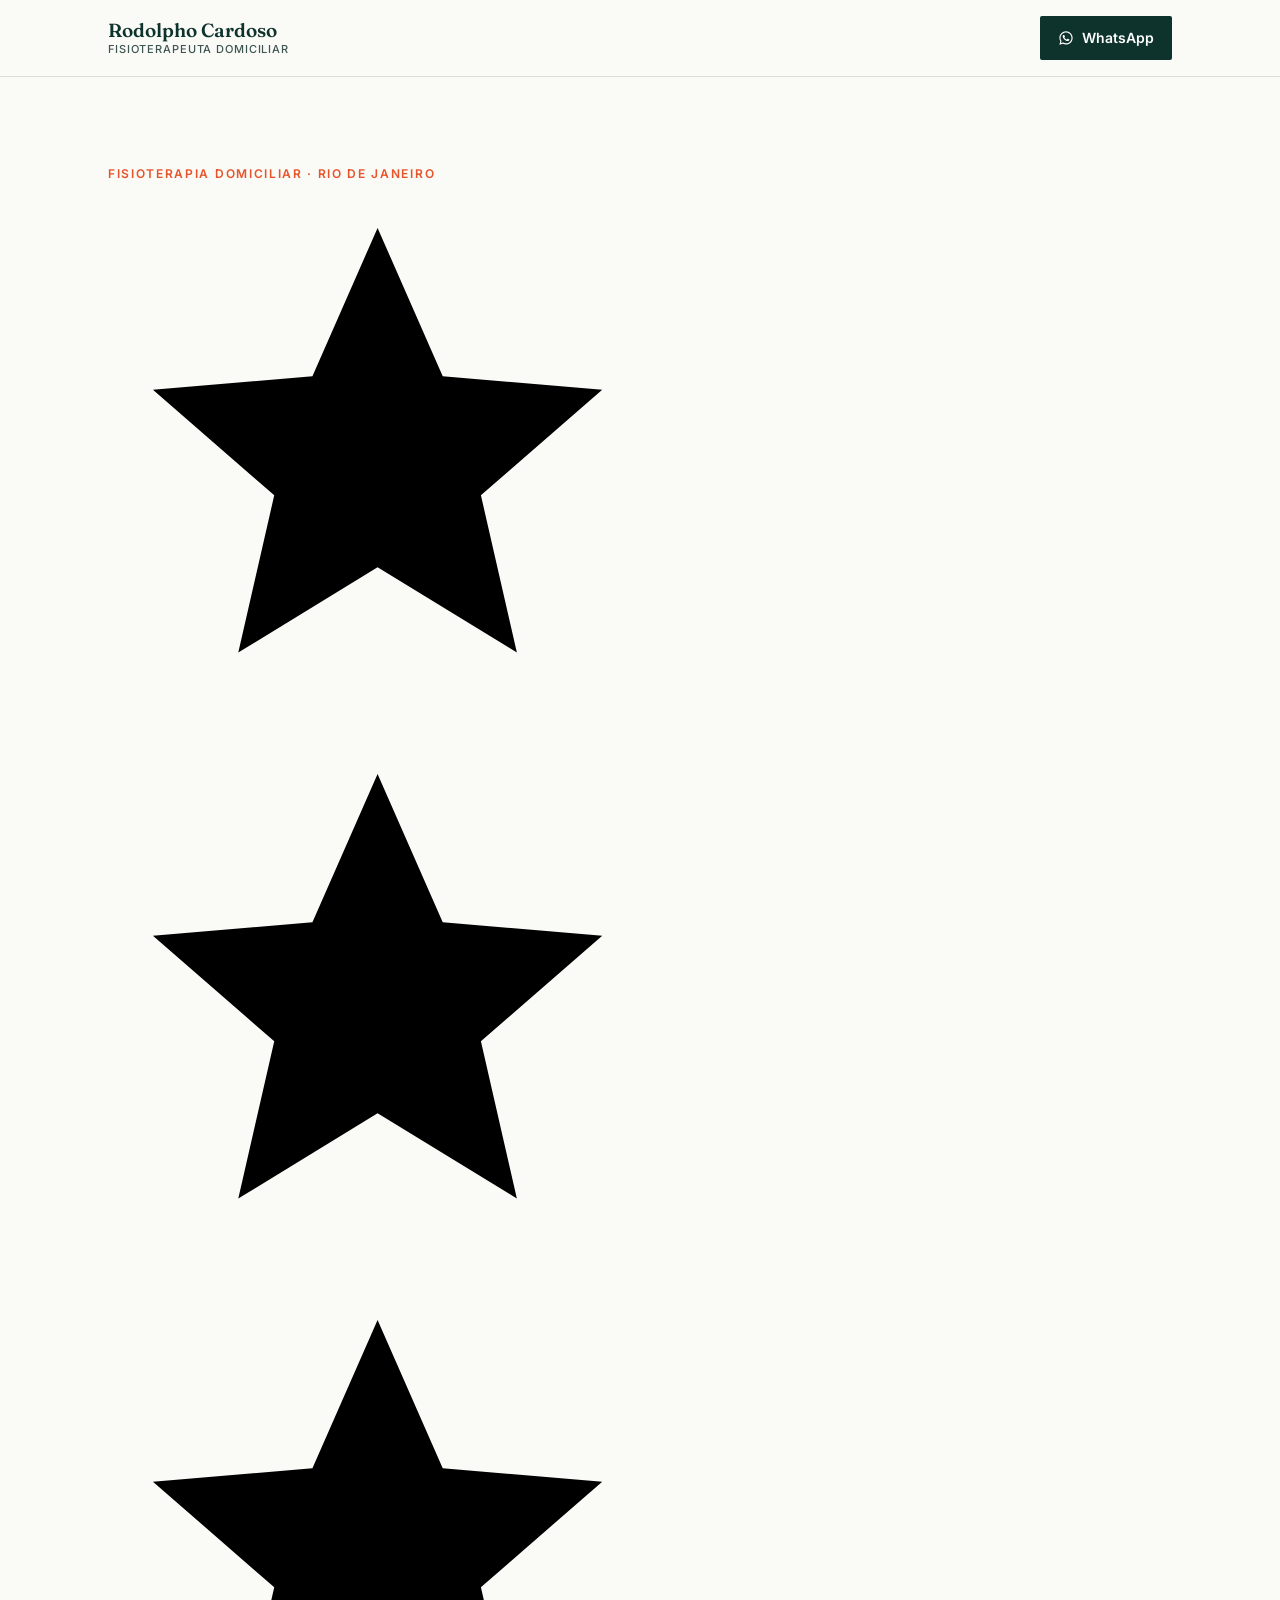
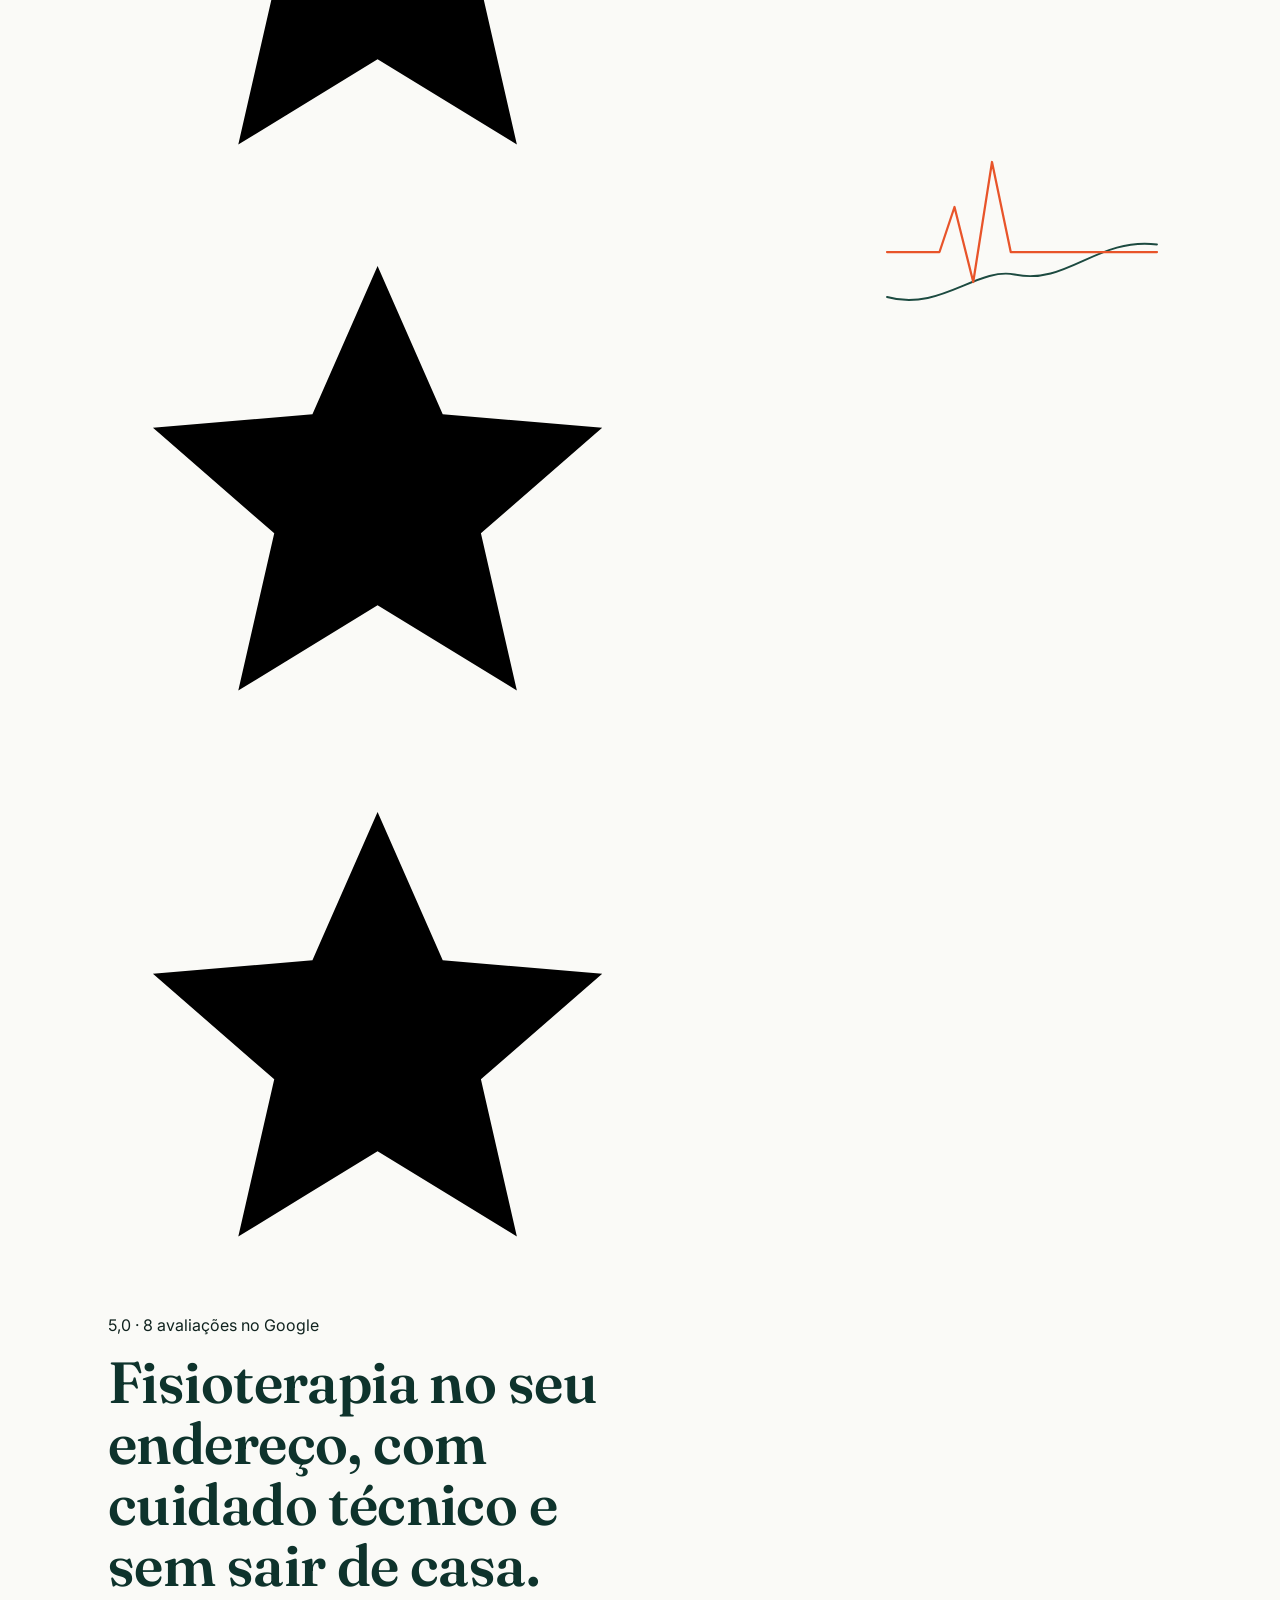
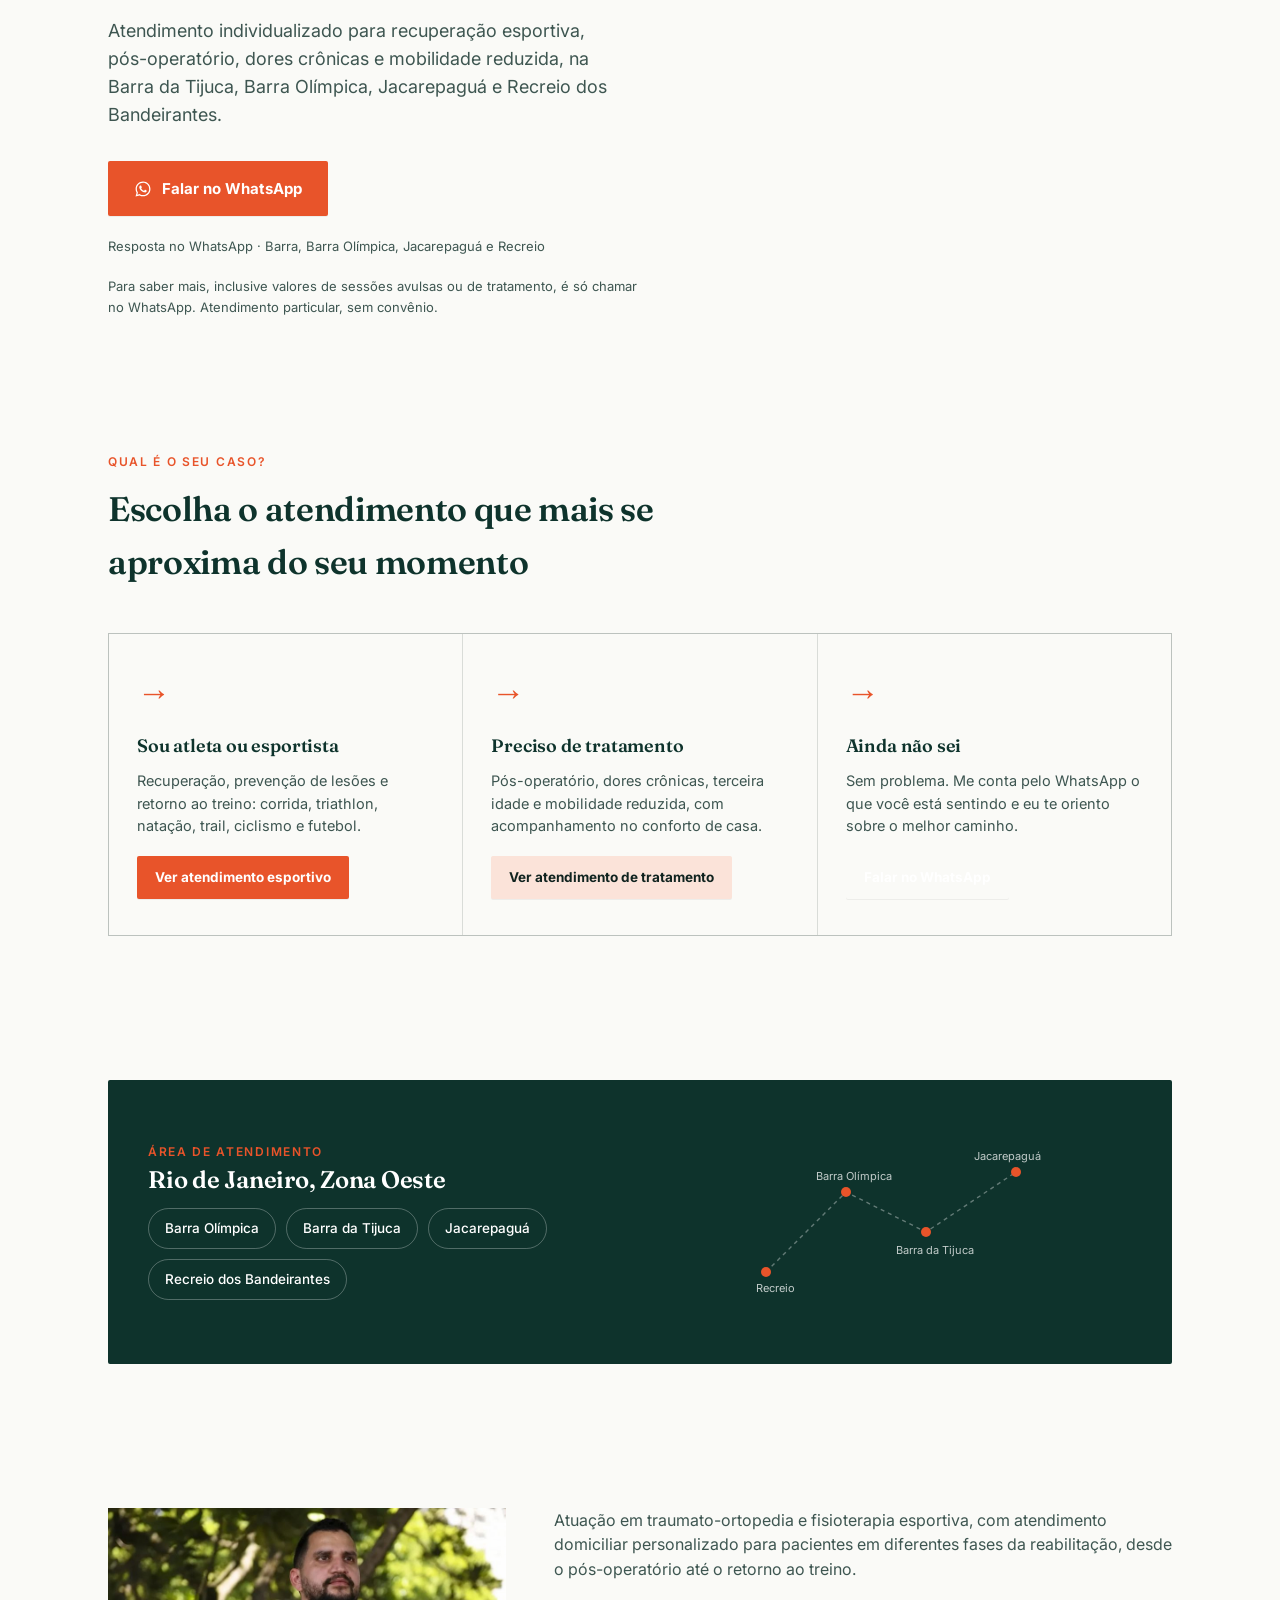
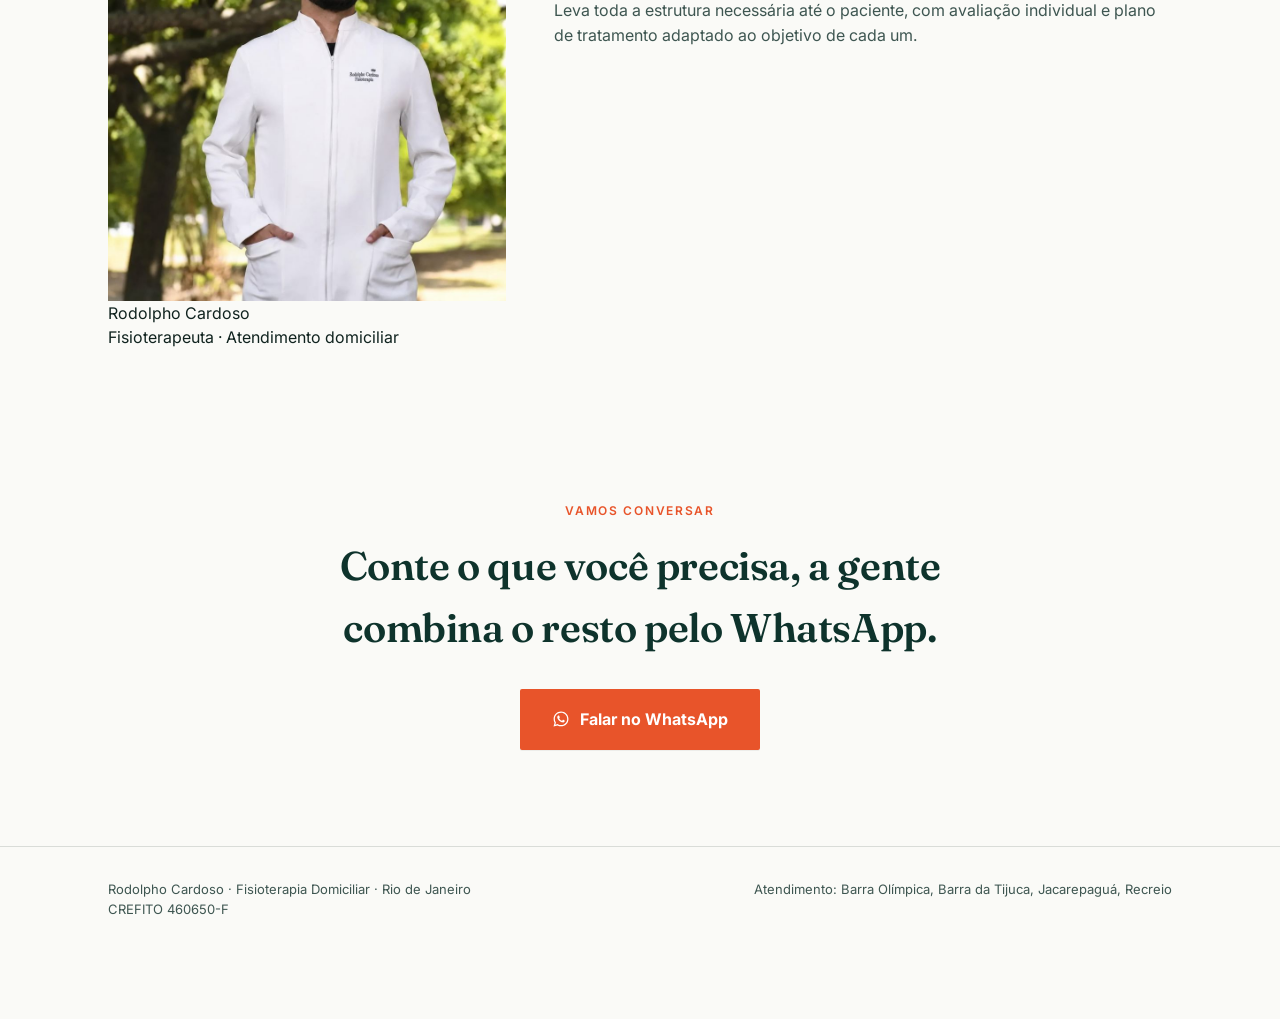
==== index.html @ 11f9597a "Update title and content in index.html" ====
<!DOCTYPE html>
<html lang="pt-BR">
<head>
<meta charset="UTF-8">
<meta name="viewport" content="width=device-width, initial-scale=1.0">
<title>Rodolpho Cardoso, Fisioterapeuta Domiciliar | Rio de Janeiro</title>
<meta name="description" content="Fisioterapia domiciliar no Rio de Janeiro: reabilitação esportiva, pós-cirúrgica e tratamento da dor. Atendimento na Barra, Barra Olímpica, Jacarepaguá e Recreio.">
<link rel="stylesheet" href="style.css">
</head>
<body>

<header>
  <div class="header-inner">
    <div class="wordmark">Rodolpho Cardoso<span>Fisioterapeuta Domiciliar</span></div>
    <a class="nav-cta" href="https://wa.me/5521983026722?text=Ol%C3%A1%2C%20Rodolpho!%20Gostaria%20de%20saber%20mais%20sobre%20o%20atendimento.">
      <svg viewBox="0 0 24 24"><path d="M12.04 2C6.58 2 2.13 6.45 2.13 11.91c0 1.75.46 3.45 1.32 4.95L2.05 22l5.29-1.38a9.87 9.87 0 0 0 4.7 1.2h.01c5.46 0 9.9-4.45 9.9-9.91C21.96 6.45 17.5 2 12.04 2m0 18.06h-.01a8.2 8.2 0 0 1-4.18-1.14l-.3-.18-3.11.82.83-3.03-.2-.31a8.15 8.15 0 0 1-1.26-4.33c0-4.52 3.68-8.2 8.22-8.2 2.2 0 4.26.86 5.82 2.42a8.15 8.15 0 0 1 2.41 5.8c0 4.53-3.69 8.15-8.22 8.15m4.51-6.11c-.25-.12-1.47-.72-1.7-.81-.23-.08-.39-.12-.56.13-.17.24-.64.81-.78.97-.14.17-.29.19-.53.06-.25-.12-1.04-.38-1.98-1.22-.73-.65-1.23-1.45-1.37-1.7-.14-.24-.02-.37.11-.5.11-.11.25-.29.37-.43.12-.14.16-.25.25-.41.08-.17.04-.31-.02-.43-.06-.13-.56-1.35-.77-1.85-.2-.48-.41-.42-.56-.42-.14-.01-.31-.01-.48-.01-.17 0-.43.06-.66.31-.23.24-.86.84-.86 2.05s.88 2.38 1 2.54c.13.17 1.73 2.65 4.2 3.71.59.25 1.05.4 1.4.52.59.19 1.13.16 1.55.1.47-.07 1.47-.6 1.68-1.19.21-.58.21-1.08.14-1.19-.06-.11-.23-.17-.48-.29" /></svg>
      WhatsApp
    </a>
  </div>
</header>

<section class="hero">
  <div class="wrap hero-grid">
    <div>
      <p class="eyebrow">Fisioterapia domiciliar · Rio de Janeiro</p>
      <div class="trust-badge">
        <svg viewBox="0 0 24 24"><path d="M12 2l2.9 6.6 7.1.6-5.4 4.7 1.6 7-6.2-3.8-6.2 3.8 1.6-7-5.4-4.7 7.1-.6z"/></svg>
        <svg viewBox="0 0 24 24"><path d="M12 2l2.9 6.6 7.1.6-5.4 4.7 1.6 7-6.2-3.8-6.2 3.8 1.6-7-5.4-4.7 7.1-.6z"/></svg>
        <svg viewBox="0 0 24 24"><path d="M12 2l2.9 6.6 7.1.6-5.4 4.7 1.6 7-6.2-3.8-6.2 3.8 1.6-7-5.4-4.7 7.1-.6z"/></svg>
        <svg viewBox="0 0 24 24"><path d="M12 2l2.9 6.6 7.1.6-5.4 4.7 1.6 7-6.2-3.8-6.2 3.8 1.6-7-5.4-4.7 7.1-.6z"/></svg>
        <svg viewBox="0 0 24 24"><path d="M12 2l2.9 6.6 7.1.6-5.4 4.7 1.6 7-6.2-3.8-6.2 3.8 1.6-7-5.4-4.7 7.1-.6z"/></svg>
        <a href="https://maps.app.goo.gl/9BTiEdinHm83BZe49" target="_blank" rel="noopener">5,0 · 8 avaliações no Google</a>
      </div>
      <h1>Fisioterapia no seu endereço, com cuidado técnico e sem sair de casa.</h1>
      <p class="lede">Atendimento individualizado para recuperação esportiva, pós-operatório, dores crônicas e mobilidade reduzida, na Barra da Tijuca, Barra Olímpica, Jacarepaguá e Recreio dos Bandeirantes.</p>
      <div class="hero-actions">
        <a class="btn-primary" href="https://wa.me/5521983026722?text=Ol%C3%A1%2C%20Rodolpho!%20Gostaria%20de%20saber%20mais%20sobre%20o%20atendimento.">
          <svg viewBox="0 0 24 24"><path d="M12.04 2C6.58 2 2.13 6.45 2.13 11.91c0 1.75.46 3.45 1.32 4.95L2.05 22l5.29-1.38a9.87 9.87 0 0 0 4.7 1.2h.01c5.46 0 9.9-4.45 9.9-9.91C21.96 6.45 17.5 2 12.04 2m0 18.06h-.01a8.2 8.2 0 0 1-4.18-1.14l-.3-.18-3.11.82.83-3.03-.2-.31a8.15 8.15 0 0 1-1.26-4.33c0-4.52 3.68-8.2 8.22-8.2 2.2 0 4.26.86 5.82 2.42a8.15 8.15 0 0 1 2.41 5.8c0 4.53-3.69 8.15-8.22 8.15m4.51-6.11c-.25-.12-1.47-.72-1.7-.81-.23-.08-.39-.12-.56.13-.17.24-.64.81-.78.97-.14.17-.29.19-.53.06-.25-.12-1.04-.38-1.98-1.22-.73-.65-1.23-1.45-1.37-1.7-.14-.24-.02-.37.11-.5.11-.11.25-.29.37-.43.12-.14.16-.25.25-.41.08-.17.04-.31-.02-.43-.06-.13-.56-1.35-.77-1.85-.2-.48-.41-.42-.56-.42-.14-.01-.31-.01-.48-.01-.17 0-.43.06-.66.31-.23.24-.86.84-.86 2.05s.88 2.38 1 2.54c.13.17 1.73 2.65 4.2 3.71.59.25 1.05.4 1.4.52.59.19 1.13.16 1.55.1.47-.07 1.47-.6 1.68-1.19.21-.58.21-1.08.14-1.19-.06-.11-.23-.17-.48-.29" /></svg>
          Falar no WhatsApp
        </a>
        <span class="hero-note">Resposta no WhatsApp · Barra, Barra Olímpica, Jacarepaguá e Recreio</span>
        <span class="hero-note pricing-note">Para saber mais, inclusive valores de sessões avulsas ou de tratamento, é só chamar no WhatsApp. Atendimento particular, sem convênio.</span>
      </div>
    </div>
    <div class="pulse-wrap" aria-hidden="true">
      <svg viewBox="0 0 400 400">
        <path class="pulse-line" d="M20 280 C 90 300 140 240 190 250 C 260 265 300 200 380 210" />
        <path class="pulse-line accent" d="M20 220 L 90 220 L 110 160 L 135 260 L 160 100 L 185 220 L 380 220" />
      </svg>
    </div>
  </div>
</section>

<section id="caminhos">
  <div class="wrap">
    <div class="section-head">
      <p class="eyebrow">Qual é o seu caso?</p>
      <h2>Escolha o atendimento que mais se aproxima do seu momento</h2>
    </div>
    <div class="steps">
      <div class="step">
        <div class="step-num">→</div>
        <h3>Sou atleta ou esportista</h3>
        <p>Recuperação, prevenção de lesões e retorno ao treino: corrida, triathlon, natação, trail, ciclismo e futebol.</p>
        <div style="margin-top:18px;"><a class="btn-primary" style="padding:11px 18px;font-size:13.5px;" href="esporte.html">Ver atendimento esportivo</a></div>
      </div>
      <div class="step">
        <div class="step-num">→</div>
        <h3>Preciso de tratamento</h3>
        <p>Pós-operatório, dores crônicas, terceira idade e mobilidade reduzida, com acompanhamento no conforto de casa.</p>
        <div style="margin-top:18px;"><a class="btn-primary" style="padding:11px 18px;font-size:13.5px;background:var(--accent-soft);color:var(--forest-900);" href="tratamento.html">Ver atendimento de tratamento</a></div>
      </div>
      <div class="step">
        <div class="step-num">→</div>
        <h3>Ainda não sei</h3>
        <p>Sem problema. Me conta pelo WhatsApp o que você está sentindo e eu te oriento sobre o melhor caminho.</p>
        <div style="margin-top:18px;"><a class="btn-primary" style="padding:11px 18px;font-size:13.5px;background:var(--forest-900);" href="https://wa.me/5521983026722?text=Ol%C3%A1%2C%20Rodolpho!%20N%C3%A3o%20tenho%20certeza%20se%20preciso%20de%20fisioterapia%20esportiva%20ou%20de%20tratamento%20geral%2C%20pode%20me%20ajudar%20a%20entender%3F">Falar no WhatsApp</a></div>
      </div>
    </div>
  </div>
</section>

<section id="area">
  <div class="wrap">
    <div class="area-panel">
      <div>
        <p class="eyebrow">Área de atendimento</p>
        <h2>Rio de Janeiro, Zona Oeste</h2>
        <div class="chip-list">
          <span class="chip">Barra Olímpica</span>
          <span class="chip">Barra da Tijuca</span>
          <span class="chip">Jacarepaguá</span>
          <span class="chip">Recreio dos Bandeirantes</span>
        </div>
      </div>
      <div class="area-map" aria-hidden="true">
        <svg viewBox="0 0 300 180">
          <path d="M20 140 L100 60 L180 100 L270 40"/>
          <circle cx="20" cy="140" r="5"/>
          <circle cx="100" cy="60" r="5"/>
          <circle cx="180" cy="100" r="5"/>
          <circle cx="270" cy="40" r="5"/>
          <text class="dot-label" x="10" y="160">Recreio</text>
          <text class="dot-label" x="70" y="48">Barra Olímpica</text>
          <text class="dot-label" x="150" y="122">Barra da Tijuca</text>
          <text class="dot-label" x="228" y="28">Jacarepaguá</text>
        </svg>
      </div>
    </div>
  </div>
</section>

<section id="sobre">
  <div class="wrap about">
    <div>
      <img class="about-photo" src="assets/rodolpho-jaleco.jpg" alt="Rodolpho Cardoso, fisioterapeuta">
      <div class="about-name">Rodolpho Cardoso</div>
      <div class="about-role">Fisioterapeuta · Atendimento domiciliar</div>
    </div>
    <div class="about-copy">
      <p>Atuação em traumato-ortopedia e fisioterapia esportiva, com atendimento domiciliar personalizado para pacientes em diferentes fases da reabilitação, desde o pós-operatório até o retorno ao treino.</p>
      <p>Leva toda a estrutura necessária até o paciente, com avaliação individual e plano de tratamento adaptado ao objetivo de cada um.</p>
    </div>
  </div>
</section>

<section class="final-cta">
  <div class="wrap">
    <p class="eyebrow">Vamos conversar</p>
    <h2>Conte o que você precisa, a gente combina o resto pelo WhatsApp.</h2>
    <a class="btn-primary" href="https://wa.me/5521983026722?text=Ol%C3%A1%2C%20Rodolpho!%20Gostaria%20de%20saber%20mais%20sobre%20o%20atendimento.">
      <svg viewBox="0 0 24 24"><path d="M12.04 2C6.58 2 2.13 6.45 2.13 11.91c0 1.75.46 3.45 1.32 4.95L2.05 22l5.29-1.38a9.87 9.87 0 0 0 4.7 1.2h.01c5.46 0 9.9-4.45 9.9-9.91C21.96 6.45 17.5 2 12.04 2m0 18.06h-.01a8.2 8.2 0 0 1-4.18-1.14l-.3-.18-3.11.82.83-3.03-.2-.31a8.15 8.15 0 0 1-1.26-4.33c0-4.52 3.68-8.2 8.22-8.2 2.2 0 4.26.86 5.82 2.42a8.15 8.15 0 0 1 2.41 5.8c0 4.53-3.69 8.15-8.22 8.15m4.51-6.11c-.25-.12-1.47-.72-1.7-.81-.23-.08-.39-.12-.56.13-.17.24-.64.81-.78.97-.14.17-.29.19-.53.06-.25-.12-1.04-.38-1.98-1.22-.73-.65-1.23-1.45-1.37-1.7-.14-.24-.02-.37.11-.5.11-.11.25-.29.37-.43.12-.14.16-.25.25-.41.08-.17.04-.31-.02-.43-.06-.13-.56-1.35-.77-1.85-.2-.48-.41-.42-.56-.42-.14-.01-.31-.01-.48-.01-.17 0-.43.06-.66.31-.23.24-.86.84-.86 2.05s.88 2.38 1 2.54c.13.17 1.73 2.65 4.2 3.71.59.25 1.05.4 1.4.52.59.19 1.13.16 1.55.1.47-.07 1.47-.6 1.68-1.19.21-.58.21-1.08.14-1.19-.06-.11-.23-.17-.48-.29" /></svg>
      Falar no WhatsApp
    </a>
  </div>
</section>

<footer>
  <div class="wrap footer-row">
    <span>Rodolpho Cardoso · Fisioterapia Domiciliar · Rio de Janeiro</span>
    <span>Atendimento: Barra Olímpica, Barra da Tijuca, Jacarepaguá, Recreio</span>
  </div>
  <div class="wrap footer-crefito">CREFITO 460650-F</div>
</footer>

<div class="sticky-cta">
  <a href="https://wa.me/5521983026722?text=Ol%C3%A1%2C%20Rodolpho!%20Gostaria%20de%20saber%20mais%20sobre%20o%20atendimento.">
    <svg viewBox="0 0 24 24"><path d="M12.04 2C6.58 2 2.13 6.45 2.13 11.91c0 1.75.46 3.45 1.32 4.95L2.05 22l5.29-1.38a9.87 9.87 0 0 0 4.7 1.2h.01c5.46 0 9.9-4.45 9.9-9.91C21.96 6.45 17.5 2 12.04 2m0 18.06h-.01a8.2 8.2 0 0 1-4.18-1.14l-.3-.18-3.11.82.83-3.03-.2-.31a8.15 8.15 0 0 1-1.26-4.33c0-4.52 3.68-8.2 8.22-8.2 2.2 0 4.26.86 5.82 2.42a8.15 8.15 0 0 1 2.41 5.8c0 4.53-3.69 8.15-8.22 8.15m4.51-6.11c-.25-.12-1.47-.72-1.7-.81-.23-.08-.39-.12-.56.13-.17.24-.64.81-.78.97-.14.17-.29.19-.53.06-.25-.12-1.04-.38-1.98-1.22-.73-.65-1.23-1.45-1.37-1.7-.14-.24-.02-.37.11-.5.11-.11.25-.29.37-.43.12-.14.16-.25.25-.41.08-.17.04-.31-.02-.43-.06-.13-.56-1.35-.77-1.85-.2-.48-.41-.42-.56-.42-.14-.01-.31-.01-.48-.01-.17 0-.43.06-.66.31-.23.24-.86.84-.86 2.05s.88 2.38 1 2.54c.13.17 1.73 2.65 4.2 3.71.59.25 1.05.4 1.4.52.59.19 1.13.16 1.55.1.47-.07 1.47-.6 1.68-1.19.21-.58.21-1.08.14-1.19-.06-.11-.23-.17-.48-.29" /></svg>
    Falar no WhatsApp agora
  </a>
</div>

</body>
</html>
---- style.css ----
@import url('https://fonts.googleapis.com/css2?family=Fraunces:opsz,wght@9..144,400;9..144,500;9..144,600;9..144,700&family=Inter:wght@400;500;600;700&display=swap');

:root{
  --bg:#FAFAF7;
  --ink:#10231F;
  --ink-soft:#3E5651;
  --teal-900:#0E332C;
  --teal-700:#1C4A40;
  --teal-100:#E4EEE9;
  --line:rgba(16,35,31,0.14);
  --accent:#E8542A;
  --accent-soft:#FBE3D9;
  --radius:2px;
}

body.tratamento{
  --accent:#C6912F;
  --accent-soft:#F4E7CC;
}

*{box-sizing:border-box;}
html{scroll-behavior:smooth;}
body{
  margin:0;
  background:var(--bg);
  color:var(--ink);
  font-family:'Inter',sans-serif;
  font-size:16px;
  line-height:1.55;
  -webkit-font-smoothing:antialiased;
}
h1,h2,h3{
  font-family:'Fraunces',serif;
  font-weight:600;
  letter-spacing:-0.01em;
  margin:0;
  color:var(--teal-900);
}
p{margin:0;}
a{color:inherit;text-decoration:none;}
img{max-width:100%;display:block;}

.eyebrow{
  font-family:'Inter',sans-serif;
  font-size:12px;
  font-weight:600;
  letter-spacing:0.14em;
  text-transform:uppercase;
  color:var(--accent);
}

.wrap{
  max-width:1120px;
  margin:0 auto;
  padding:0 28px;
}

/* Header */
header{
  position:sticky;top:0;z-index:40;
  background:rgba(250,250,247,0.92);
  backdrop-filter:blur(6px);
  border-bottom:1px solid var(--line);
}
.header-inner{
  display:flex;align-items:center;justify-content:space-between;
  padding:16px 28px;
  max-width:1120px;margin:0 auto;
}
.wordmark{
  font-family:'Fraunces',serif;
  font-size:19px;font-weight:600;color:var(--teal-900);
  line-height:1.1;
}
.wordmark span{
  display:block;font-family:'Inter',sans-serif;font-size:11px;font-weight:500;
  letter-spacing:0.08em;text-transform:uppercase;color:var(--ink-soft);margin-top:2px;
}
.nav-cta{
  display:inline-flex;align-items:center;gap:8px;
  background:var(--teal-900);color:#fff;
  padding:11px 18px;border-radius:var(--radius);
  font-size:14px;font-weight:600;
  transition:background .18s ease;
}
.nav-cta:hover{background:var(--accent);}
.nav-cta svg{width:16px;height:16px;fill:#fff;}

/* Hero */
.hero{
  padding:88px 0 64px;
  position:relative;
  overflow:hidden;
}
.hero-grid{
  display:grid;grid-template-columns:1.15fr 1fr;gap:56px;align-items:center;
}
.hero h1{
  font-size:clamp(36px,5vw,58px);
  line-height:1.05;
  margin-top:14px;
}
.hero p.lede{
  font-size:18px;
  color:var(--ink-soft);
  margin-top:22px;
  max-width:46ch;
}
.hero-actions{
  margin-top:32px;
  display:flex;align-items:center;gap:20px;flex-wrap:wrap;
}
.btn-primary{
  display:inline-flex;align-items:center;gap:10px;
  background:var(--accent);color:#fff;
  padding:16px 26px;border-radius:var(--radius);
  font-size:15px;font-weight:700;
  transition:transform .15s ease, box-shadow .15s ease;
  box-shadow:0 1px 0 rgba(0,0,0,0.05);
}
.btn-primary:hover{transform:translateY(-1px);}
.btn-primary svg{width:18px;height:18px;fill:#fff;}
.hero-note{font-size:13px;color:var(--ink-soft);}

.pulse-wrap{
  aspect-ratio:1/1;max-width:420px;margin-left:auto;
}
.pulse-wrap svg{width:100%;height:100%;}
.pulse-line{
  fill:none;stroke:var(--teal-700);stroke-width:2.5;
  stroke-linecap:round;stroke-linejoin:round;
  stroke-dasharray:900;stroke-dashoffset:900;
  animation:draw 2.2s ease forwards .2s;
}
.pulse-line.accent{stroke:var(--accent);stroke-width:3;}
@keyframes draw{to{stroke-dashoffset:0;}}
@media (prefers-reduced-motion:reduce){
  .pulse-line{animation:none;stroke-dashoffset:0;}
}

/* Section shell */
section{padding:72px 0;}
.section-head{max-width:56ch;margin-bottom:44px;}
.section-head h2{font-size:clamp(26px,3vw,34px);margin-top:12px;}
.divider{border:none;border-top:1px solid var(--line);}

/* Steps */
.steps{
  display:grid;grid-template-columns:repeat(3,1fr);gap:1px;
  background:var(--line);
  border:1px solid var(--line);
}
.step{
  background:var(--bg);
  padding:32px 28px 36px;
}
.step-num{
  font-family:'Fraunces',serif;font-size:34px;color:var(--accent);
  margin-bottom:14px;
}
.step h3{font-size:18px;margin-bottom:10px;}
.step p{color:var(--ink-soft);font-size:14.5px;}

/* Area */
.area-panel{
  background:var(--teal-900);
  color:#fff;
  padding:52px 40px;
  border-radius:var(--radius);
  display:grid;grid-template-columns:1fr 1fr;gap:40px;align-items:center;
}
.area-panel h2{color:#fff;}
.area-panel .eyebrow{color:var(--accent);}
.chip-list{display:flex;flex-wrap:wrap;gap:10px;margin-top:10px;}
.chip{
  border:1px solid rgba(255,255,255,0.28);
  padding:9px 16px;border-radius:999px;
  font-size:13.5px;font-weight:500;
}
.area-map{position:relative;height:180px;}
.area-map svg{width:100%;height:100%;}
.area-map circle{fill:var(--accent);}
.area-map .dot-label{font-family:'Inter',sans-serif;font-size:11px;fill:rgba(255,255,255,0.75);}
.area-map path{stroke:rgba(255,255,255,0.35);stroke-width:1.4;fill:none;stroke-dasharray:4 4;}

/* About */
.about{display:grid;grid-template-columns:0.9fr 1.4fr;gap:48px;align-items:start;}
.about-card{
  background:var(--teal-100);
  padding:30px;border-radius:var(--radius);
  border:1px solid var(--line);
}
.about-card .name{font-family:'Fraunces',serif;font-size:22px;color:var(--teal-900);}
.about-card .role{font-size:13.5px;color:var(--ink-soft);margin-top:4px;}
.about-copy p{color:var(--ink-soft);font-size:16px;margin-bottom:16px;}
.about-copy p:last-child{margin-bottom:0;}

/* Final CTA */
.final-cta{
  text-align:center;
  padding:80px 0 96px;
}
.final-cta h2{font-size:clamp(28px,4vw,40px);max-width:26ch;margin:14px auto 0;}
.final-cta .btn-primary{margin-top:30px;padding:18px 32px;font-size:16px;}

footer{
  border-top:1px solid var(--line);
  padding:32px 0 100px;
  font-size:13px;color:var(--ink-soft);
}
.footer-row{display:flex;justify-content:space-between;flex-wrap:wrap;gap:12px;}

/* Sticky mobile CTA */
.sticky-cta{
  position:fixed;left:0;right:0;bottom:0;z-index:50;
  background:var(--teal-900);
  padding:14px 20px;
  display:none;
  align-items:center;justify-content:center;gap:10px;
}
.sticky-cta a{
  color:#fff;font-weight:700;font-size:14.5px;
  display:flex;align-items:center;gap:8px;
}
.sticky-cta svg{width:18px;height:18px;fill:var(--accent);}

@media (max-width:860px){
  .hero-grid{grid-template-columns:1fr;}
  .pulse-wrap{max-width:280px;margin:0 auto;}
  .steps{grid-template-columns:1fr;}
  .area-panel{grid-template-columns:1fr;padding:36px 24px;}
  .about{grid-template-columns:1fr;}
  .sticky-cta{display:flex;}
  section{padding:52px 0;}
  footer{padding-bottom:110px;}
}
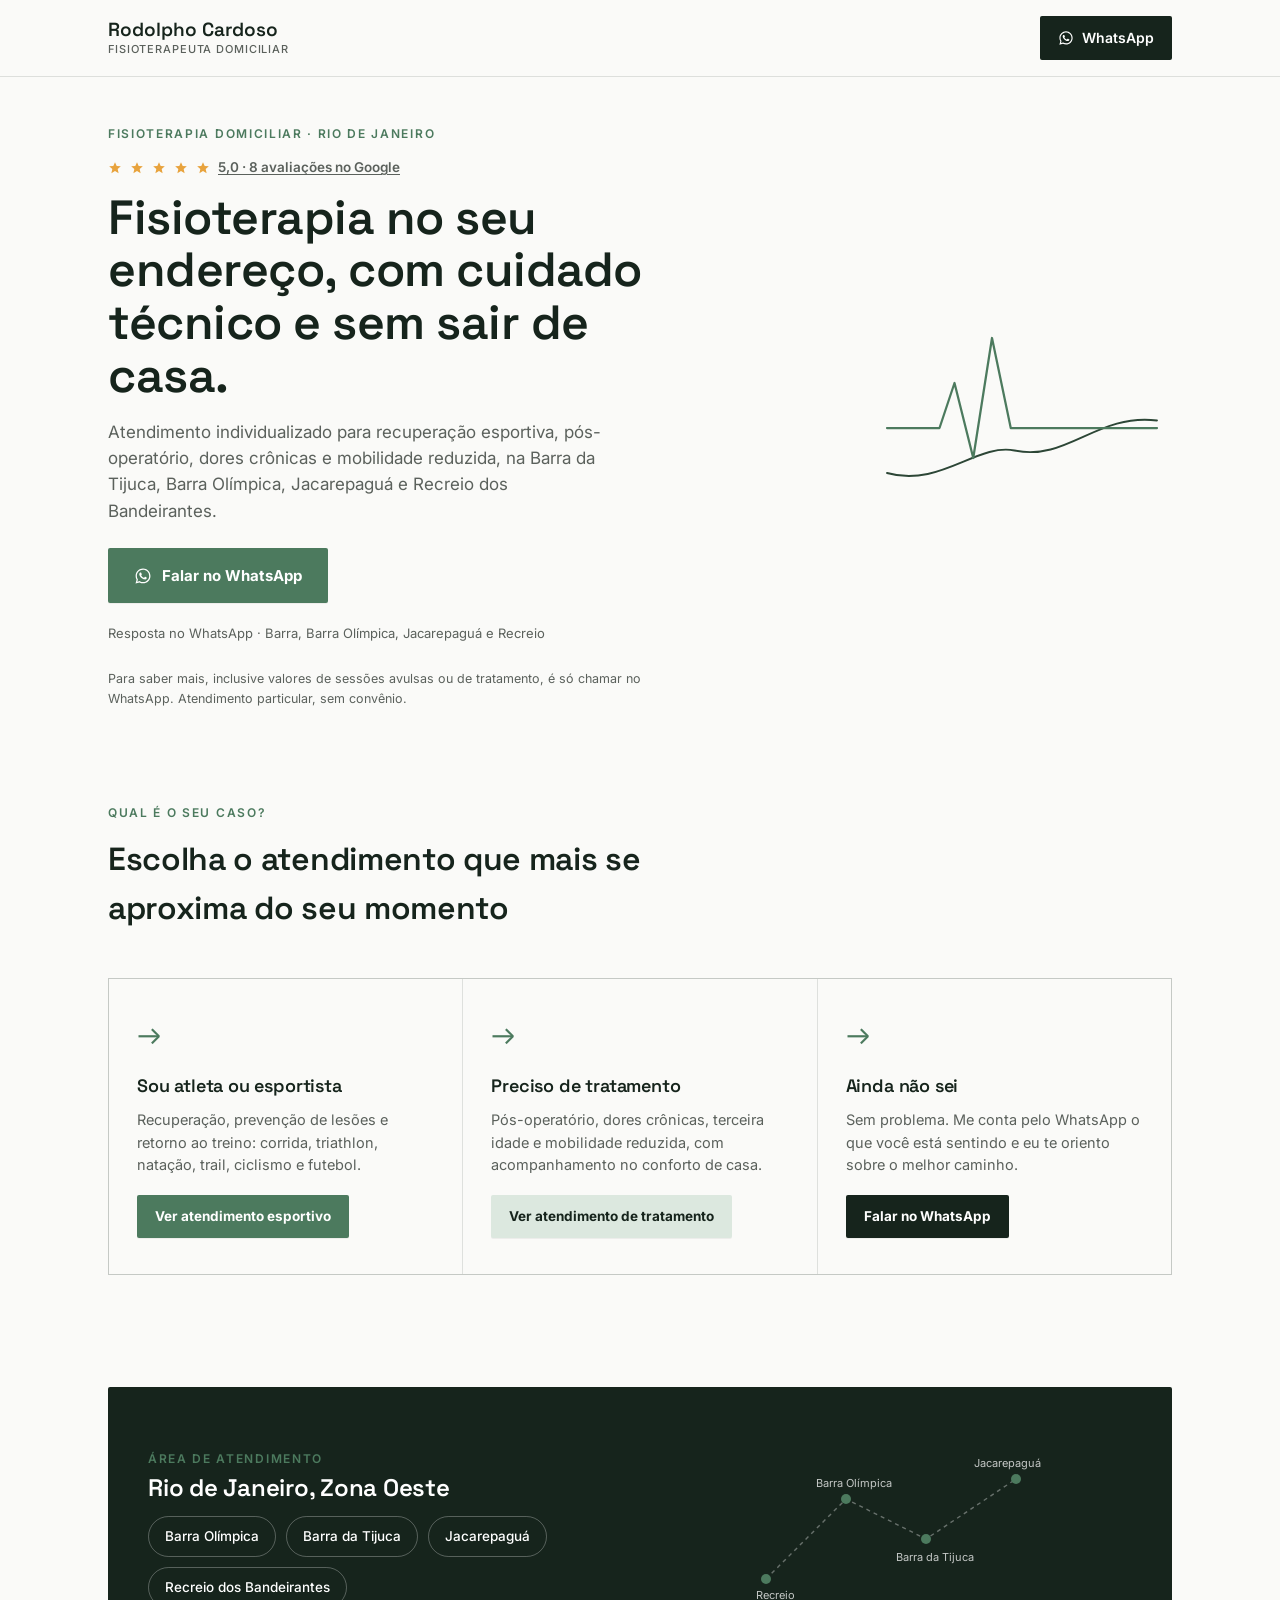
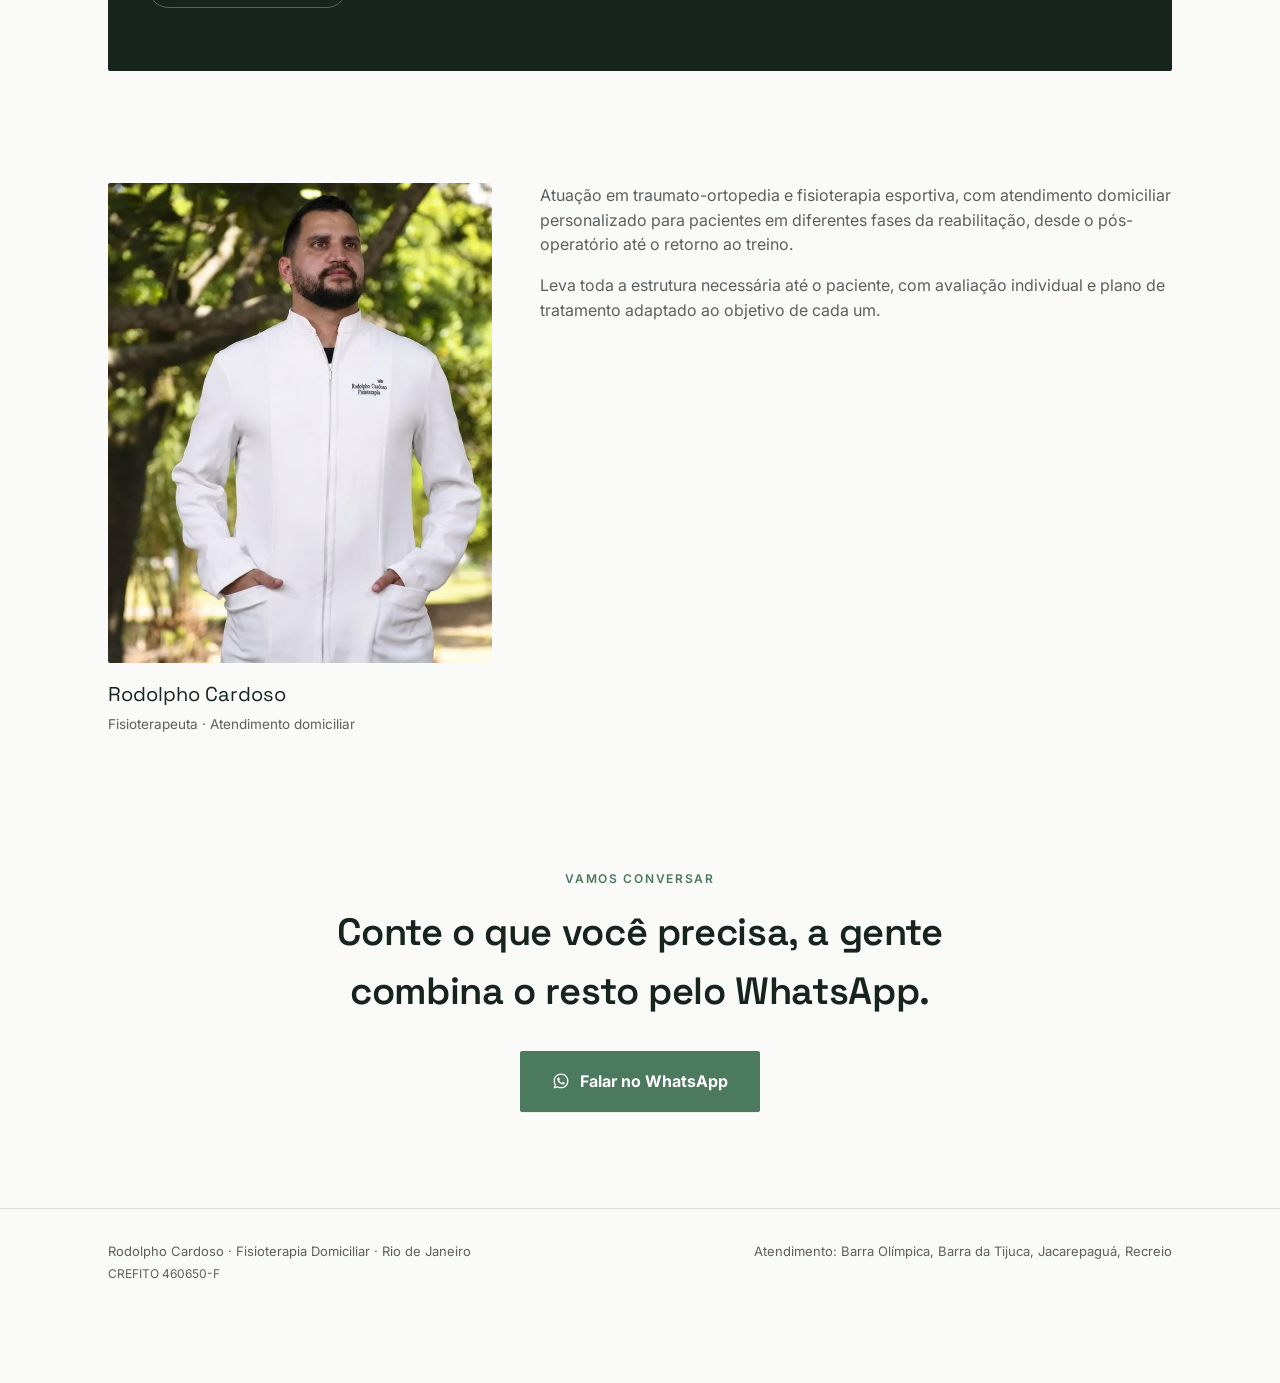
==== commit 6ea32ea4: "Update index.html" ====
--- a/index.html
+++ b/index.html
@@ -1,6 +1,15 @@
 <!DOCTYPE html>
 <html lang="pt-BR">
 <head>
+  <!-- Google tag (gtag.js) -->
+<script async src="https://www.googletagmanager.com/gtag/js?id=AW-18378228539"></script>
+<script>
+  window.dataLayer = window.dataLayer || [];
+  function gtag(){dataLayer.push(arguments);}
+  gtag('js', new Date());
+
+  gtag('config', 'AW-18378228539');
+</script>
 <meta charset="UTF-8">
 <meta name="viewport" content="width=device-width, initial-scale=1.0">
 <title>Rodolpho Cardoso, Fisioterapeuta Domiciliar | Rio de Janeiro</title>
--- a/style.css
+++ b/style.css
@@ -1,21 +1,21 @@
-@import url('https://fonts.googleapis.com/css2?family=Fraunces:opsz,wght@9..144,400;9..144,500;9..144,600;9..144,700&family=Inter:wght@400;500;600;700&display=swap');
+@import url('https://fonts.googleapis.com/css2?family=Space+Grotesk:wght@500;600;700&family=Inter:wght@400;500;600;700&display=swap');
 
 :root{
-  --bg:#FAFAF7;
-  --ink:#10231F;
-  --ink-soft:#3E5651;
-  --teal-900:#0E332C;
-  --teal-700:#1C4A40;
-  --teal-100:#E4EEE9;
-  --line:rgba(16,35,31,0.14);
-  --accent:#E8542A;
-  --accent-soft:#FBE3D9;
+  --bg:#FAFAF8;
+  --ink:#1B1F1C;
+  --ink-soft:#5B615C;
+  --forest-900:#16241C;
+  --forest-700:#2C4636;
+  --sage-100:#E7EEE8;
+  --line:rgba(22,36,28,0.12);
+  --accent:#4C7A5E;
+  --accent-soft:#DCE8DF;
   --radius:2px;
 }
 
 body.tratamento{
-  --accent:#C6912F;
-  --accent-soft:#F4E7CC;
+  --accent:#6B7A6E;
+  --accent-soft:#E7EAE7;
 }
 
 *{box-sizing:border-box;}
@@ -30,11 +30,11 @@
   -webkit-font-smoothing:antialiased;
 }
 h1,h2,h3{
-  font-family:'Fraunces',serif;
+  font-family:'Space Grotesk',sans-serif;
   font-weight:600;
   letter-spacing:-0.01em;
   margin:0;
-  color:var(--teal-900);
+  color:var(--forest-900);
 }
 p{margin:0;}
 a{color:inherit;text-decoration:none;}
@@ -58,7 +58,7 @@
 /* Header */
 header{
   position:sticky;top:0;z-index:40;
-  background:rgba(250,250,247,0.92);
+  background:rgba(250,250,248,0.92);
   backdrop-filter:blur(6px);
   border-bottom:1px solid var(--line);
 }
@@ -68,8 +68,8 @@
   max-width:1120px;margin:0 auto;
 }
 .wordmark{
-  font-family:'Fraunces',serif;
-  font-size:19px;font-weight:600;color:var(--teal-900);
+  font-family:'Space Grotesk',sans-serif;
+  font-size:19px;font-weight:600;color:var(--forest-900);
   line-height:1.1;
 }
 .wordmark span{
@@ -78,7 +78,7 @@
 }
 .nav-cta{
   display:inline-flex;align-items:center;gap:8px;
-  background:var(--teal-900);color:#fff;
+  background:var(--forest-900);color:#fff;
   padding:11px 18px;border-radius:var(--radius);
   font-size:14px;font-weight:600;
   transition:background .18s ease;
@@ -86,9 +86,17 @@
 .nav-cta:hover{background:var(--accent);}
 .nav-cta svg{width:16px;height:16px;fill:#fff;}
 
+.trust-badge{
+  display:inline-flex;align-items:center;gap:8px;
+  font-size:13.5px;font-weight:600;color:var(--ink-soft);
+  margin-top:14px;
+}
+.trust-badge svg{width:14px;height:14px;fill:#E8A33D;}
+.trust-badge a{text-decoration:underline;text-underline-offset:2px;}
+
 /* Hero */
 .hero{
-  padding:88px 0 64px;
+  padding:48px 0 40px;
   position:relative;
   overflow:hidden;
 }
@@ -96,18 +104,18 @@
   display:grid;grid-template-columns:1.15fr 1fr;gap:56px;align-items:center;
 }
 .hero h1{
-  font-size:clamp(36px,5vw,58px);
-  line-height:1.05;
-  margin-top:14px;
+  font-size:clamp(32px,4.4vw,48px);
+  line-height:1.1;
+  margin-top:10px;
 }
 .hero p.lede{
-  font-size:18px;
+  font-size:17px;
   color:var(--ink-soft);
-  margin-top:22px;
+  margin-top:16px;
   max-width:46ch;
 }
 .hero-actions{
-  margin-top:32px;
+  margin-top:24px;
   display:flex;align-items:center;gap:20px;flex-wrap:wrap;
 }
 .btn-primary{
@@ -121,13 +129,14 @@
 .btn-primary:hover{transform:translateY(-1px);}
 .btn-primary svg{width:18px;height:18px;fill:#fff;}
 .hero-note{font-size:13px;color:var(--ink-soft);}
+.pricing-note{display:block;margin-top:6px;font-size:12.5px;}
 
 .pulse-wrap{
   aspect-ratio:1/1;max-width:420px;margin-left:auto;
 }
 .pulse-wrap svg{width:100%;height:100%;}
 .pulse-line{
-  fill:none;stroke:var(--teal-700);stroke-width:2.5;
+  fill:none;stroke:var(--forest-700);stroke-width:2.5;
   stroke-linecap:round;stroke-linejoin:round;
   stroke-dasharray:900;stroke-dashoffset:900;
   animation:draw 2.2s ease forwards .2s;
@@ -139,9 +148,9 @@
 }
 
 /* Section shell */
-section{padding:72px 0;}
+section{padding:56px 0;}
 .section-head{max-width:56ch;margin-bottom:44px;}
-.section-head h2{font-size:clamp(26px,3vw,34px);margin-top:12px;}
+.section-head h2{font-size:clamp(26px,3vw,32px);margin-top:12px;}
 .divider{border:none;border-top:1px solid var(--line);}
 
 /* Steps */
@@ -155,7 +164,7 @@
   padding:32px 28px 36px;
 }
 .step-num{
-  font-family:'Fraunces',serif;font-size:34px;color:var(--accent);
+  font-family:'Space Grotesk',sans-serif;font-size:30px;color:var(--accent);
   margin-bottom:14px;
 }
 .step h3{font-size:18px;margin-bottom:10px;}
@@ -163,7 +172,7 @@
 
 /* Area */
 .area-panel{
-  background:var(--teal-900);
+  background:var(--forest-900);
   color:#fff;
   padding:52px 40px;
   border-radius:var(--radius);
@@ -184,23 +193,38 @@
 .area-map path{stroke:rgba(255,255,255,0.35);stroke-width:1.4;fill:none;stroke-dasharray:4 4;}
 
 /* About */
-.about{display:grid;grid-template-columns:0.9fr 1.4fr;gap:48px;align-items:start;}
-.about-card{
-  background:var(--teal-100);
-  padding:30px;border-radius:var(--radius);
-  border:1px solid var(--line);
-}
-.about-card .name{font-family:'Fraunces',serif;font-size:22px;color:var(--teal-900);}
-.about-card .role{font-size:13.5px;color:var(--ink-soft);margin-top:4px;}
+.about{display:grid;grid-template-columns:0.85fr 1.4fr;gap:48px;align-items:start;}
+.about-photo{
+  width:100%;
+  aspect-ratio:4/5;
+  object-fit:cover;
+  border-radius:var(--radius);
+  background:var(--sage-100);
+}
+.about-name{font-family:'Space Grotesk',sans-serif;font-size:20px;color:var(--forest-900);margin-top:16px;}
+.about-role{font-size:13.5px;color:var(--ink-soft);margin-top:4px;}
 .about-copy p{color:var(--ink-soft);font-size:16px;margin-bottom:16px;}
 .about-copy p:last-child{margin-bottom:0;}
+
+/* Athlete section */
+.athlete-copy{max-width:62ch;margin-bottom:32px;}
+.athlete-copy p{color:var(--ink-soft);font-size:16px;}
+.athlete-grid{display:grid;grid-template-columns:1fr 1fr;gap:16px;}
+.athlete-grid img{
+  width:100%;height:340px;object-fit:cover;
+  border-radius:var(--radius);
+}
+@media (max-width:860px){
+  .athlete-grid{grid-template-columns:1fr;}
+  .athlete-grid img{height:280px;}
+}
 
 /* Final CTA */
 .final-cta{
   text-align:center;
   padding:80px 0 96px;
 }
-.final-cta h2{font-size:clamp(28px,4vw,40px);max-width:26ch;margin:14px auto 0;}
+.final-cta h2{font-size:clamp(28px,4vw,38px);max-width:26ch;margin:14px auto 0;}
 .final-cta .btn-primary{margin-top:30px;padding:18px 32px;font-size:16px;}
 
 footer{
@@ -209,11 +233,12 @@
   font-size:13px;color:var(--ink-soft);
 }
 .footer-row{display:flex;justify-content:space-between;flex-wrap:wrap;gap:12px;}
+.footer-crefito{font-size:12px;color:var(--ink-soft);margin-top:4px;}
 
 /* Sticky mobile CTA */
 .sticky-cta{
   position:fixed;left:0;right:0;bottom:0;z-index:50;
-  background:var(--teal-900);
+  background:var(--forest-900);
   padding:14px 20px;
   display:none;
   align-items:center;justify-content:center;gap:10px;
@@ -230,6 +255,7 @@
   .steps{grid-template-columns:1fr;}
   .area-panel{grid-template-columns:1fr;padding:36px 24px;}
   .about{grid-template-columns:1fr;}
+  .about-photo{max-width:260px;margin:0 auto;}
   .sticky-cta{display:flex;}
   section{padding:52px 0;}
   footer{padding-bottom:110px;}
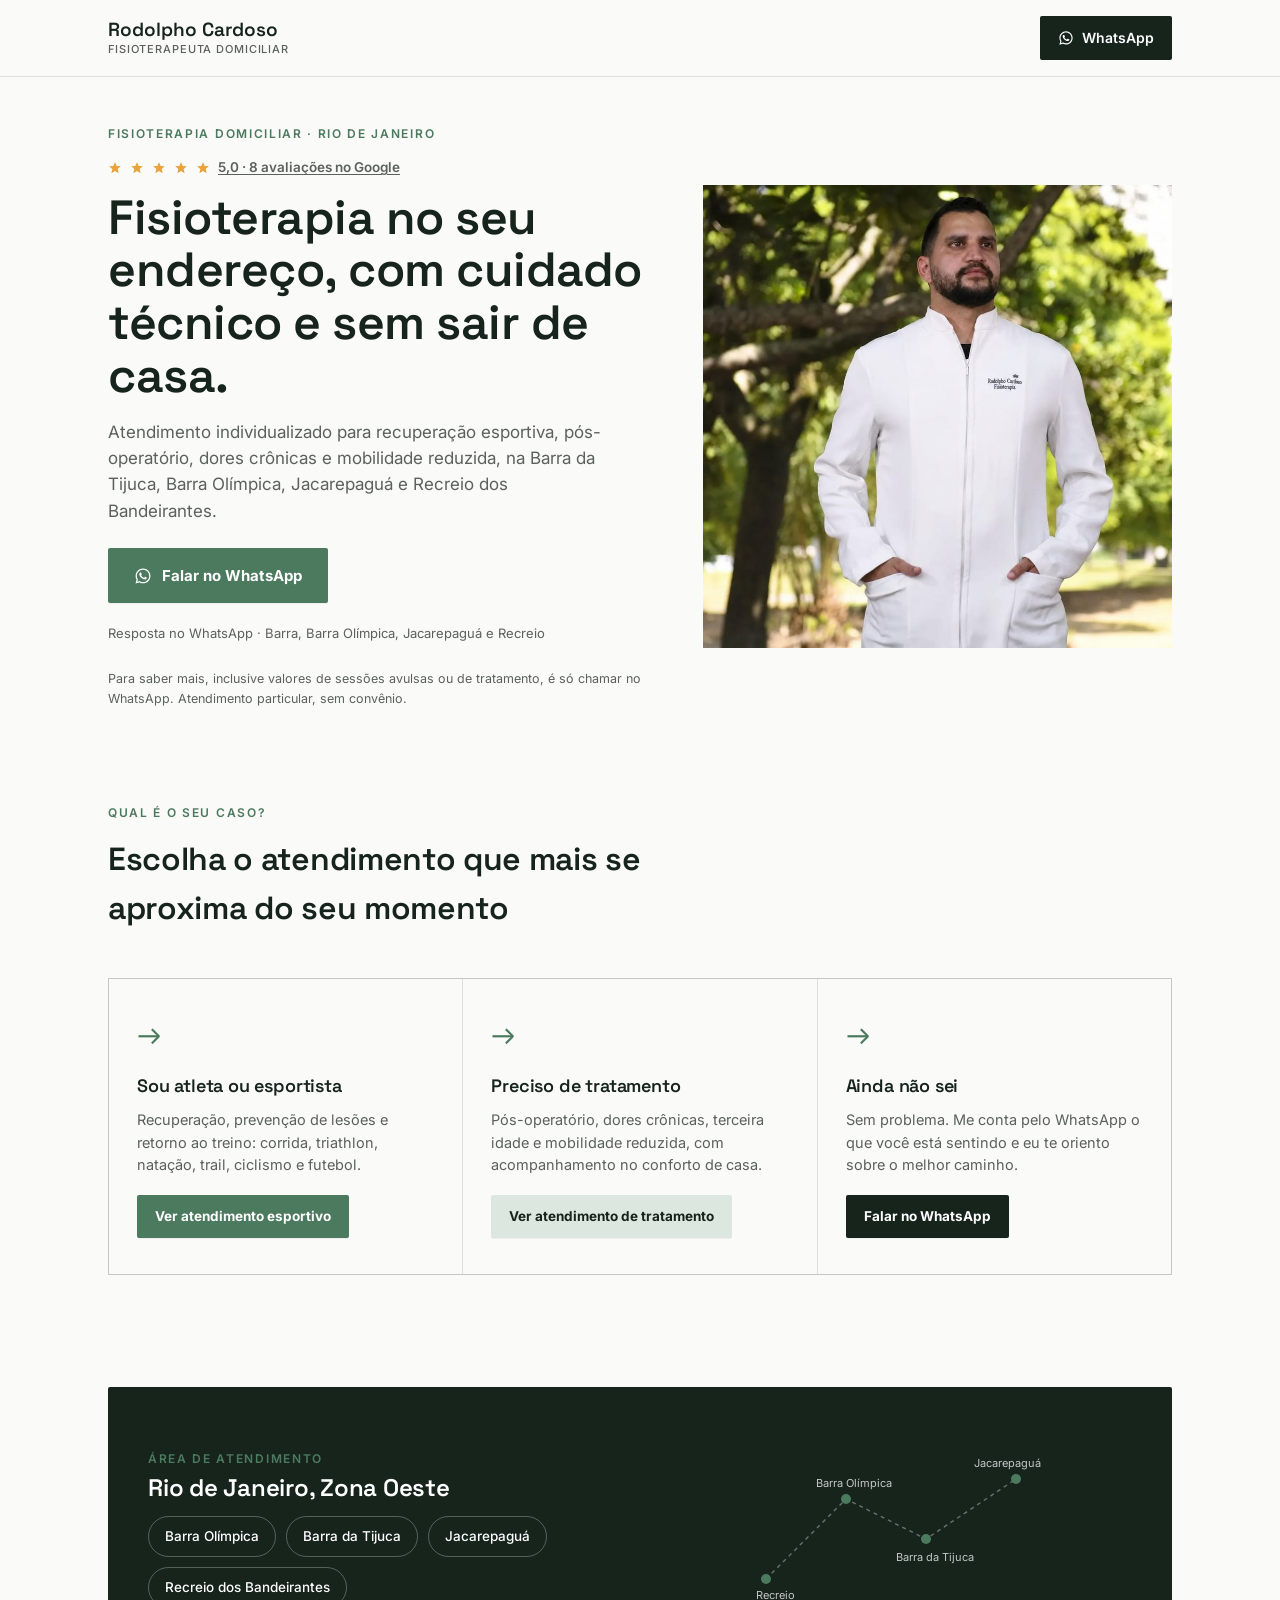
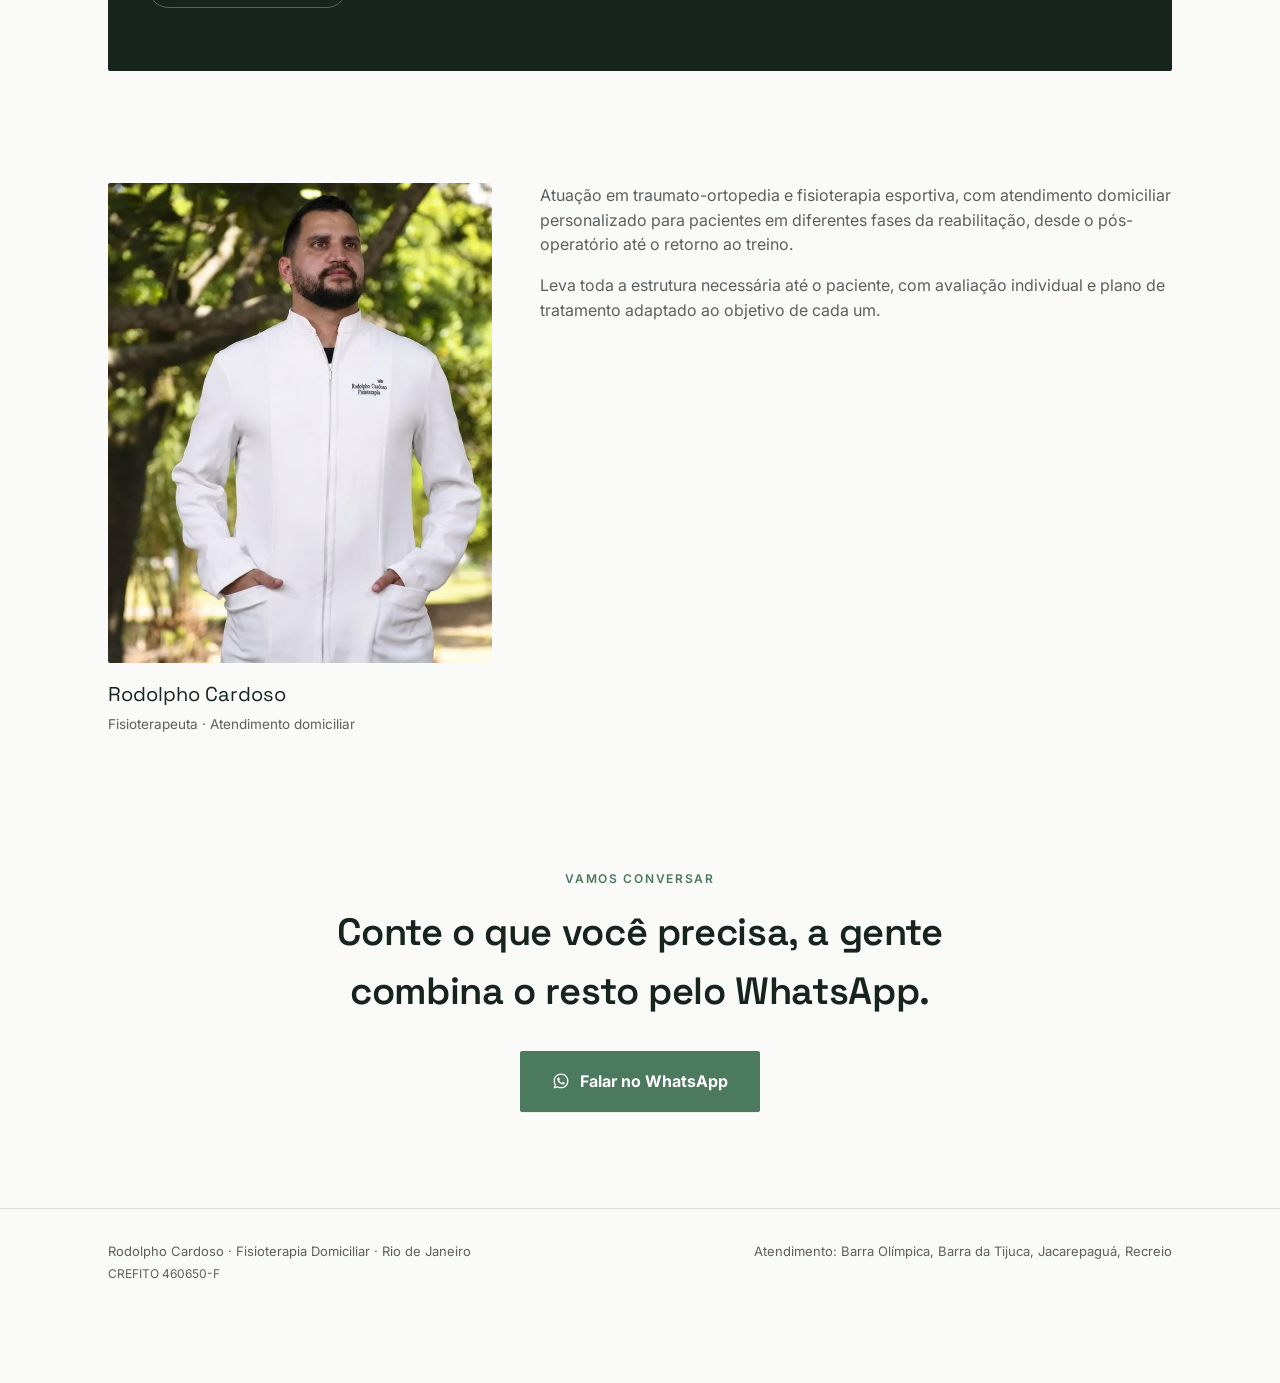
==== commit d62f3c96: "Update index.html" ====
--- a/index.html
+++ b/index.html
@@ -10,18 +10,40 @@
 
   gtag('config', 'AW-18378228539');
 </script>
+  <!-- Event snippet for Clique WhatsApp conversion page
+In your html page, add the snippet and call gtag_report_conversion when someone clicks on the chosen link or button. -->
+<script>
+function gtag_report_conversion(url) {
+  var callback = function () {
+    if (typeof(url) != 'undefined') {
+      window.location = url;
+    }
+  };
+  gtag('event', 'conversion', {
+      'send_to': 'AW-18378228539/H8-dCIz3qeMcELuGtrtE',
+      'value': 1.0,
+      'currency': 'BRL',
+      'event_callback': callback
+  });
+  return false;
+}
+</script>
+
 <meta charset="UTF-8">
 <meta name="viewport" content="width=device-width, initial-scale=1.0">
 <title>Rodolpho Cardoso, Fisioterapeuta Domiciliar | Rio de Janeiro</title>
 <meta name="description" content="Fisioterapia domiciliar no Rio de Janeiro: reabilitação esportiva, pós-cirúrgica e tratamento da dor. Atendimento na Barra, Barra Olímpica, Jacarepaguá e Recreio.">
 <link rel="stylesheet" href="style.css">
+<link rel="icon" type="image/x-icon" href="assets/favicon.ico">
+<link rel="icon" type="image/png" sizes="32x32" href="assets/favicon-32.png">
+<link rel="apple-touch-icon" sizes="180x180" href="assets/apple-touch-icon.png">
 </head>
 <body>
 
 <header>
   <div class="header-inner">
-    <div class="wordmark">Rodolpho Cardoso<span>Fisioterapeuta Domiciliar</span></div>
-    <a class="nav-cta" href="https://wa.me/5521983026722?text=Ol%C3%A1%2C%20Rodolpho!%20Gostaria%20de%20saber%20mais%20sobre%20o%20atendimento.">
+    <a class="wordmark" href="index.html">Rodolpho Cardoso<span>Fisioterapeuta Domiciliar</span></a>
+    <a class="nav-cta" href="https://wa.me/5521983026722?text=Ol%C3%A1%2C%20Rodolpho!%20Gostaria%20de%20saber%20mais%20sobre%20o%20atendimento." onclick="return gtag_report_conversion('https://wa.me/5521983026722?text=Ol%C3%A1%2C%20Rodolpho!%20Gostaria%20de%20saber%20mais%20sobre%20o%20atendimento.');">
       <svg viewBox="0 0 24 24"><path d="M12.04 2C6.58 2 2.13 6.45 2.13 11.91c0 1.75.46 3.45 1.32 4.95L2.05 22l5.29-1.38a9.87 9.87 0 0 0 4.7 1.2h.01c5.46 0 9.9-4.45 9.9-9.91C21.96 6.45 17.5 2 12.04 2m0 18.06h-.01a8.2 8.2 0 0 1-4.18-1.14l-.3-.18-3.11.82.83-3.03-.2-.31a8.15 8.15 0 0 1-1.26-4.33c0-4.52 3.68-8.2 8.22-8.2 2.2 0 4.26.86 5.82 2.42a8.15 8.15 0 0 1 2.41 5.8c0 4.53-3.69 8.15-8.22 8.15m4.51-6.11c-.25-.12-1.47-.72-1.7-.81-.23-.08-.39-.12-.56.13-.17.24-.64.81-.78.97-.14.17-.29.19-.53.06-.25-.12-1.04-.38-1.98-1.22-.73-.65-1.23-1.45-1.37-1.7-.14-.24-.02-.37.11-.5.11-.11.25-.29.37-.43.12-.14.16-.25.25-.41.08-.17.04-.31-.02-.43-.06-.13-.56-1.35-.77-1.85-.2-.48-.41-.42-.56-.42-.14-.01-.31-.01-.48-.01-.17 0-.43.06-.66.31-.23.24-.86.84-.86 2.05s.88 2.38 1 2.54c.13.17 1.73 2.65 4.2 3.71.59.25 1.05.4 1.4.52.59.19 1.13.16 1.55.1.47-.07 1.47-.6 1.68-1.19.21-.58.21-1.08.14-1.19-.06-.11-.23-.17-.48-.29" /></svg>
       WhatsApp
     </a>
@@ -43,7 +65,7 @@
       <h1>Fisioterapia no seu endereço, com cuidado técnico e sem sair de casa.</h1>
       <p class="lede">Atendimento individualizado para recuperação esportiva, pós-operatório, dores crônicas e mobilidade reduzida, na Barra da Tijuca, Barra Olímpica, Jacarepaguá e Recreio dos Bandeirantes.</p>
       <div class="hero-actions">
-        <a class="btn-primary" href="https://wa.me/5521983026722?text=Ol%C3%A1%2C%20Rodolpho!%20Gostaria%20de%20saber%20mais%20sobre%20o%20atendimento.">
+        <a class="btn-primary" href="https://wa.me/5521983026722?text=Ol%C3%A1%2C%20Rodolpho!%20Gostaria%20de%20saber%20mais%20sobre%20o%20atendimento." onclick="return gtag_report_conversion('https://wa.me/5521983026722?text=Ol%C3%A1%2C%20Rodolpho!%20Gostaria%20de%20saber%20mais%20sobre%20o%20atendimento.');">
           <svg viewBox="0 0 24 24"><path d="M12.04 2C6.58 2 2.13 6.45 2.13 11.91c0 1.75.46 3.45 1.32 4.95L2.05 22l5.29-1.38a9.87 9.87 0 0 0 4.7 1.2h.01c5.46 0 9.9-4.45 9.9-9.91C21.96 6.45 17.5 2 12.04 2m0 18.06h-.01a8.2 8.2 0 0 1-4.18-1.14l-.3-.18-3.11.82.83-3.03-.2-.31a8.15 8.15 0 0 1-1.26-4.33c0-4.52 3.68-8.2 8.22-8.2 2.2 0 4.26.86 5.82 2.42a8.15 8.15 0 0 1 2.41 5.8c0 4.53-3.69 8.15-8.22 8.15m4.51-6.11c-.25-.12-1.47-.72-1.7-.81-.23-.08-.39-.12-.56.13-.17.24-.64.81-.78.97-.14.17-.29.19-.53.06-.25-.12-1.04-.38-1.98-1.22-.73-.65-1.23-1.45-1.37-1.7-.14-.24-.02-.37.11-.5.11-.11.25-.29.37-.43.12-.14.16-.25.25-.41.08-.17.04-.31-.02-.43-.06-.13-.56-1.35-.77-1.85-.2-.48-.41-.42-.56-.42-.14-.01-.31-.01-.48-.01-.17 0-.43.06-.66.31-.23.24-.86.84-.86 2.05s.88 2.38 1 2.54c.13.17 1.73 2.65 4.2 3.71.59.25 1.05.4 1.4.52.59.19 1.13.16 1.55.1.47-.07 1.47-.6 1.68-1.19.21-.58.21-1.08.14-1.19-.06-.11-.23-.17-.48-.29" /></svg>
           Falar no WhatsApp
         </a>
@@ -51,12 +73,7 @@
         <span class="hero-note pricing-note">Para saber mais, inclusive valores de sessões avulsas ou de tratamento, é só chamar no WhatsApp. Atendimento particular, sem convênio.</span>
       </div>
     </div>
-    <div class="pulse-wrap" aria-hidden="true">
-      <svg viewBox="0 0 400 400">
-        <path class="pulse-line" d="M20 280 C 90 300 140 240 190 250 C 260 265 300 200 380 210" />
-        <path class="pulse-line accent" d="M20 220 L 90 220 L 110 160 L 135 260 L 160 100 L 185 220 L 380 220" />
-      </svg>
-    </div>
+    <img class="hero-photo" src="assets/rodolpho-jaleco.jpg" alt="Rodolpho Cardoso, fisioterapeuta" loading="eager" decoding="async">
   </div>
 </section>
 
@@ -83,7 +100,7 @@
         <div class="step-num">→</div>
         <h3>Ainda não sei</h3>
         <p>Sem problema. Me conta pelo WhatsApp o que você está sentindo e eu te oriento sobre o melhor caminho.</p>
-        <div style="margin-top:18px;"><a class="btn-primary" style="padding:11px 18px;font-size:13.5px;background:var(--forest-900);" href="https://wa.me/5521983026722?text=Ol%C3%A1%2C%20Rodolpho!%20N%C3%A3o%20tenho%20certeza%20se%20preciso%20de%20fisioterapia%20esportiva%20ou%20de%20tratamento%20geral%2C%20pode%20me%20ajudar%20a%20entender%3F">Falar no WhatsApp</a></div>
+        <div style="margin-top:18px;"><a class="btn-primary" style="padding:11px 18px;font-size:13.5px;background:var(--forest-900);" href="https://wa.me/5521983026722?text=Ol%C3%A1%2C%20Rodolpho!%20N%C3%A3o%20tenho%20certeza%20se%20preciso%20de%20fisioterapia%20esportiva%20ou%20de%20tratamento%20geral%2C%20pode%20me%20ajudar%20a%20entender%3F" onclick="return gtag_report_conversion('https://wa.me/5521983026722?text=Ol%C3%A1%2C%20Rodolpho!%20N%C3%A3o%20tenho%20certeza%20se%20preciso%20de%20fisioterapia%20esportiva%20ou%20de%20tratamento%20geral%2C%20pode%20me%20ajudar%20a%20entender%3F');">Falar no WhatsApp</a></div>
       </div>
     </div>
   </div>
@@ -122,7 +139,7 @@
 <section id="sobre">
   <div class="wrap about">
     <div>
-      <img class="about-photo" src="assets/rodolpho-jaleco.jpg" alt="Rodolpho Cardoso, fisioterapeuta">
+      <img class="about-photo" src="assets/rodolpho-jaleco.jpg" alt="Rodolpho Cardoso, fisioterapeuta" loading="lazy" decoding="async">
       <div class="about-name">Rodolpho Cardoso</div>
       <div class="about-role">Fisioterapeuta · Atendimento domiciliar</div>
     </div>
@@ -137,7 +154,7 @@
   <div class="wrap">
     <p class="eyebrow">Vamos conversar</p>
     <h2>Conte o que você precisa, a gente combina o resto pelo WhatsApp.</h2>
-    <a class="btn-primary" href="https://wa.me/5521983026722?text=Ol%C3%A1%2C%20Rodolpho!%20Gostaria%20de%20saber%20mais%20sobre%20o%20atendimento.">
+    <a class="btn-primary" href="https://wa.me/5521983026722?text=Ol%C3%A1%2C%20Rodolpho!%20Gostaria%20de%20saber%20mais%20sobre%20o%20atendimento." onclick="return gtag_report_conversion('https://wa.me/5521983026722?text=Ol%C3%A1%2C%20Rodolpho!%20Gostaria%20de%20saber%20mais%20sobre%20o%20atendimento.');">
       <svg viewBox="0 0 24 24"><path d="M12.04 2C6.58 2 2.13 6.45 2.13 11.91c0 1.75.46 3.45 1.32 4.95L2.05 22l5.29-1.38a9.87 9.87 0 0 0 4.7 1.2h.01c5.46 0 9.9-4.45 9.9-9.91C21.96 6.45 17.5 2 12.04 2m0 18.06h-.01a8.2 8.2 0 0 1-4.18-1.14l-.3-.18-3.11.82.83-3.03-.2-.31a8.15 8.15 0 0 1-1.26-4.33c0-4.52 3.68-8.2 8.22-8.2 2.2 0 4.26.86 5.82 2.42a8.15 8.15 0 0 1 2.41 5.8c0 4.53-3.69 8.15-8.22 8.15m4.51-6.11c-.25-.12-1.47-.72-1.7-.81-.23-.08-.39-.12-.56.13-.17.24-.64.81-.78.97-.14.17-.29.19-.53.06-.25-.12-1.04-.38-1.98-1.22-.73-.65-1.23-1.45-1.37-1.7-.14-.24-.02-.37.11-.5.11-.11.25-.29.37-.43.12-.14.16-.25.25-.41.08-.17.04-.31-.02-.43-.06-.13-.56-1.35-.77-1.85-.2-.48-.41-.42-.56-.42-.14-.01-.31-.01-.48-.01-.17 0-.43.06-.66.31-.23.24-.86.84-.86 2.05s.88 2.38 1 2.54c.13.17 1.73 2.65 4.2 3.71.59.25 1.05.4 1.4.52.59.19 1.13.16 1.55.1.47-.07 1.47-.6 1.68-1.19.21-.58.21-1.08.14-1.19-.06-.11-.23-.17-.48-.29" /></svg>
       Falar no WhatsApp
     </a>
@@ -153,7 +170,7 @@
 </footer>
 
 <div class="sticky-cta">
-  <a href="https://wa.me/5521983026722?text=Ol%C3%A1%2C%20Rodolpho!%20Gostaria%20de%20saber%20mais%20sobre%20o%20atendimento.">
+  <a href="https://wa.me/5521983026722?text=Ol%C3%A1%2C%20Rodolpho!%20Gostaria%20de%20saber%20mais%20sobre%20o%20atendimento." onclick="return gtag_report_conversion('https://wa.me/5521983026722?text=Ol%C3%A1%2C%20Rodolpho!%20Gostaria%20de%20saber%20mais%20sobre%20o%20atendimento.');">
     <svg viewBox="0 0 24 24"><path d="M12.04 2C6.58 2 2.13 6.45 2.13 11.91c0 1.75.46 3.45 1.32 4.95L2.05 22l5.29-1.38a9.87 9.87 0 0 0 4.7 1.2h.01c5.46 0 9.9-4.45 9.9-9.91C21.96 6.45 17.5 2 12.04 2m0 18.06h-.01a8.2 8.2 0 0 1-4.18-1.14l-.3-.18-3.11.82.83-3.03-.2-.31a8.15 8.15 0 0 1-1.26-4.33c0-4.52 3.68-8.2 8.22-8.2 2.2 0 4.26.86 5.82 2.42a8.15 8.15 0 0 1 2.41 5.8c0 4.53-3.69 8.15-8.22 8.15m4.51-6.11c-.25-.12-1.47-.72-1.7-.81-.23-.08-.39-.12-.56.13-.17.24-.64.81-.78.97-.14.17-.29.19-.53.06-.25-.12-1.04-.38-1.98-1.22-.73-.65-1.23-1.45-1.37-1.7-.14-.24-.02-.37.11-.5.11-.11.25-.29.37-.43.12-.14.16-.25.25-.41.08-.17.04-.31-.02-.43-.06-.13-.56-1.35-.77-1.85-.2-.48-.41-.42-.56-.42-.14-.01-.31-.01-.48-.01-.17 0-.43.06-.66.31-.23.24-.86.84-.86 2.05s.88 2.38 1 2.54c.13.17 1.73 2.65 4.2 3.71.59.25 1.05.4 1.4.52.59.19 1.13.16 1.55.1.47-.07 1.47-.6 1.68-1.19.21-.58.21-1.08.14-1.19-.06-.11-.23-.17-.48-.29" /></svg>
     Falar no WhatsApp agora
   </a>
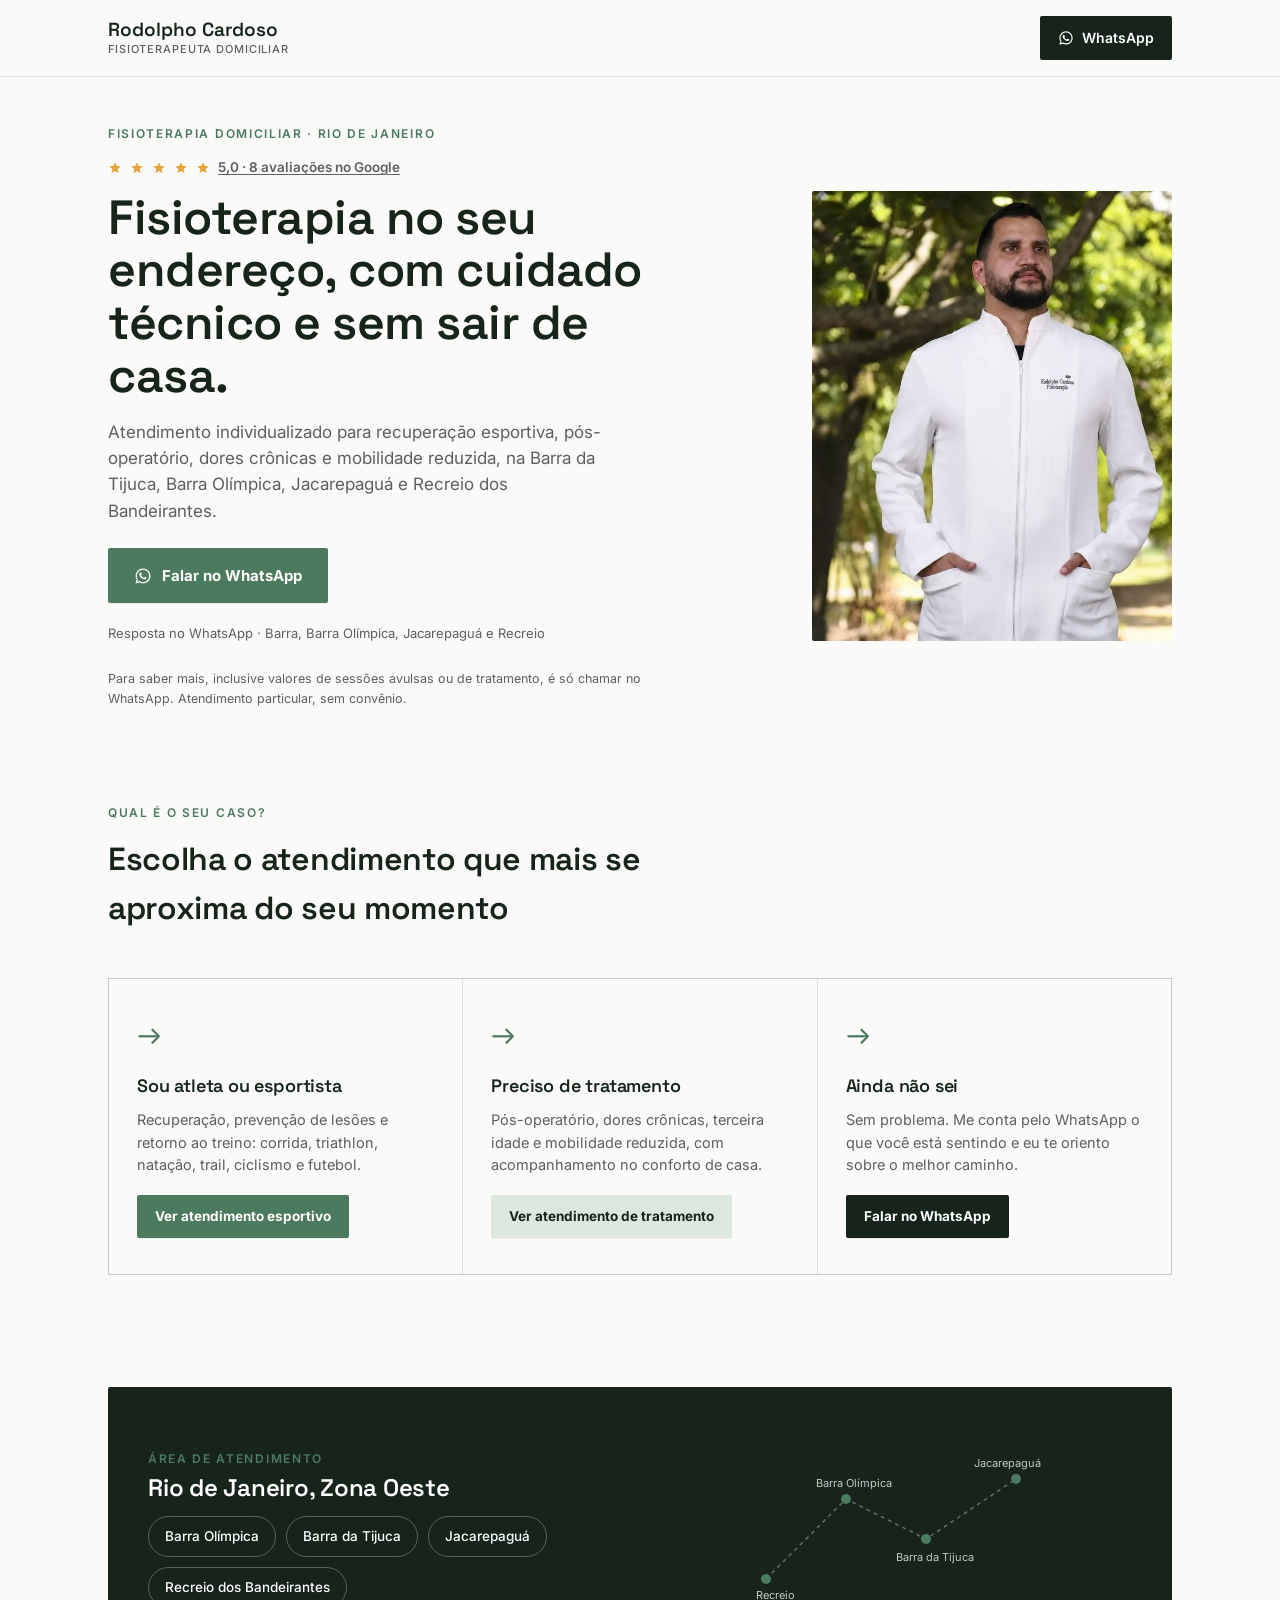
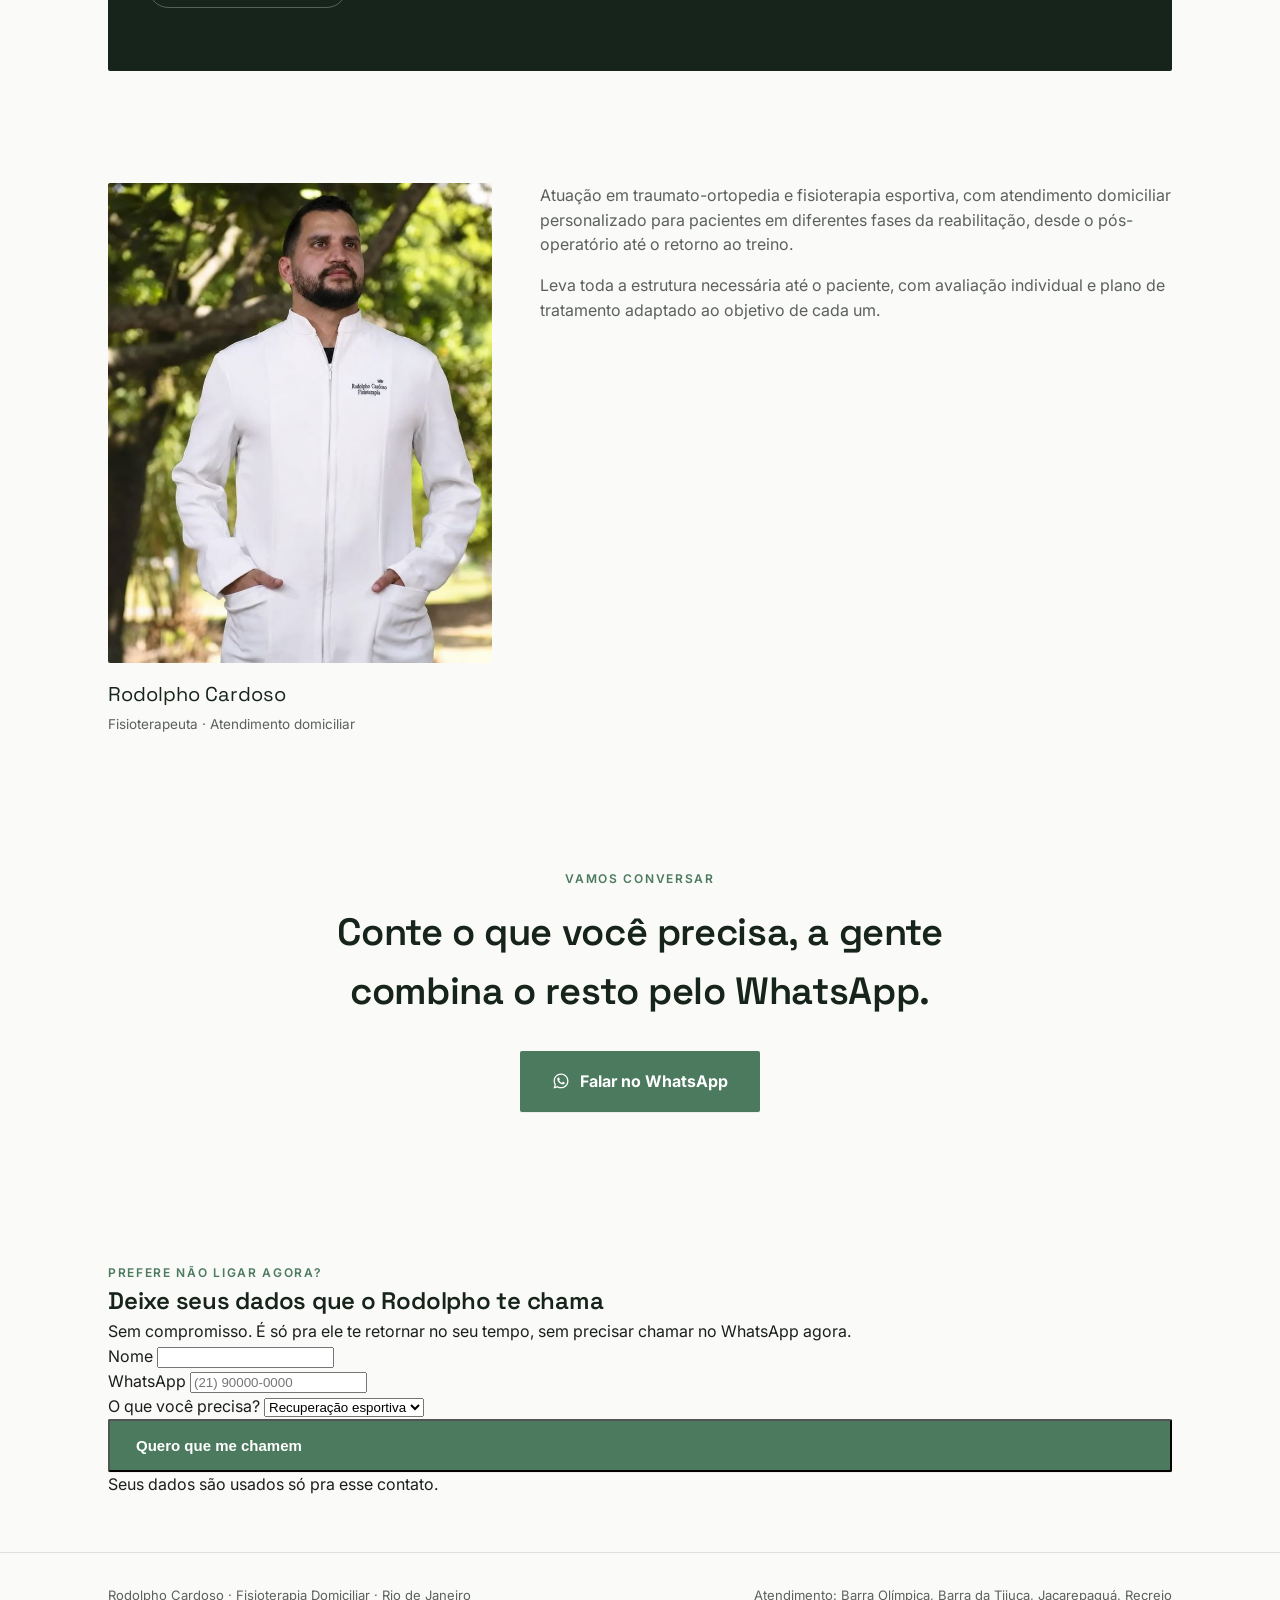
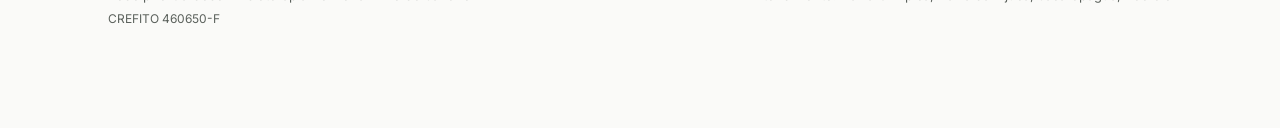
==== commit d779dd2b: "Update index.html" ====
--- a/index.html
+++ b/index.html
@@ -161,6 +161,38 @@
   </div>
 </section>
 
+<section id="contato-form">
+  <div class="wrap lead-capture">
+    <p class="eyebrow">Prefere não ligar agora?</p>
+    <h2>Deixe seus dados que o Rodolpho te chama</h2>
+    <p>Sem compromisso. É só pra ele te retornar no seu tempo, sem precisar chamar no WhatsApp agora.</p>
+    <form class="lead-form" action="https://formspree.io/f/xvkoaknw" method="POST">
+      <input type="hidden" name="_next" value="obrigado.html">
+      <input type="hidden" name="_subject" value="Novo lead do site — Home">
+      <div>
+        <label for="nome">Nome</label>
+        <input type="text" id="nome" name="Nome" required>
+      </div>
+      <div>
+        <label for="whatsapp">WhatsApp</label>
+        <input type="tel" id="whatsapp" name="WhatsApp" placeholder="(21) 90000-0000" required>
+      </div>
+      <div class="full">
+        <label for="motivo">O que você precisa?</label>
+        <select id="motivo" name="Motivo">
+          <option>Recuperação esportiva</option>
+          <option>Tratamento e dor</option>
+          <option>Ainda não sei</option>
+        </select>
+      </div>
+      <div class="full">
+        <button class="btn-primary" type="submit" style="width:100%;">Quero que me chamem</button>
+      </div>
+      <span class="lead-form-note">Seus dados são usados só pra esse contato.</span>
+    </form>
+  </div>
+</section>
+
 <footer>
   <div class="wrap footer-row">
     <span>Rodolpho Cardoso · Fisioterapia Domiciliar · Rio de Janeiro</span>
--- a/style.css
+++ b/style.css
@@ -135,6 +135,15 @@
   aspect-ratio:1/1;max-width:420px;margin-left:auto;
 }
 .pulse-wrap svg{width:100%;height:100%;}
+.hero-photo{
+  width:100%;
+  max-width:360px;
+  aspect-ratio:4/5;
+  object-fit:cover;
+  border-radius:var(--radius);
+  margin-left:auto;
+  background:var(--sage-100);
+}
 .pulse-line{
   fill:none;stroke:var(--forest-700);stroke-width:2.5;
   stroke-linecap:round;stroke-linejoin:round;
@@ -252,6 +261,7 @@
 @media (max-width:860px){
   .hero-grid{grid-template-columns:1fr;}
   .pulse-wrap{max-width:280px;margin:0 auto;}
+  .hero-photo{max-width:280px;margin:0 auto;}
   .steps{grid-template-columns:1fr;}
   .area-panel{grid-template-columns:1fr;padding:36px 24px;}
   .about{grid-template-columns:1fr;}
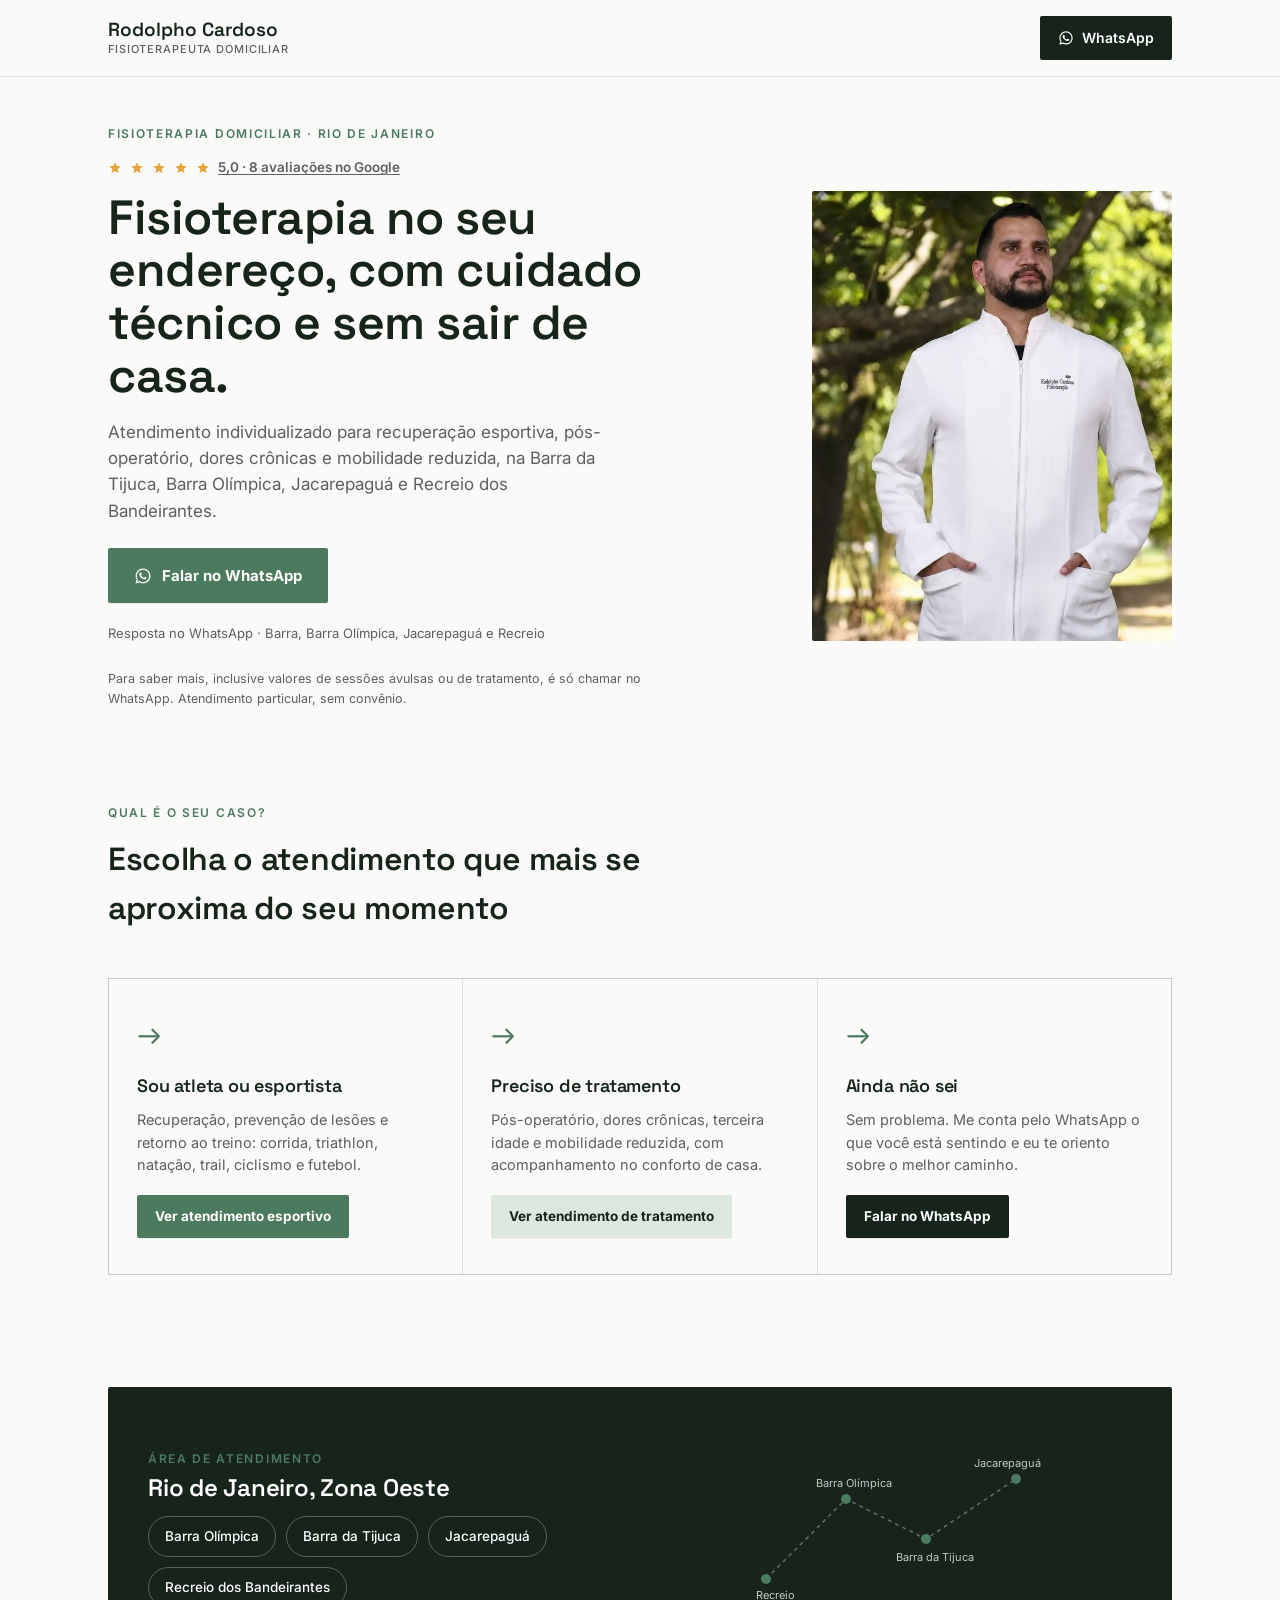
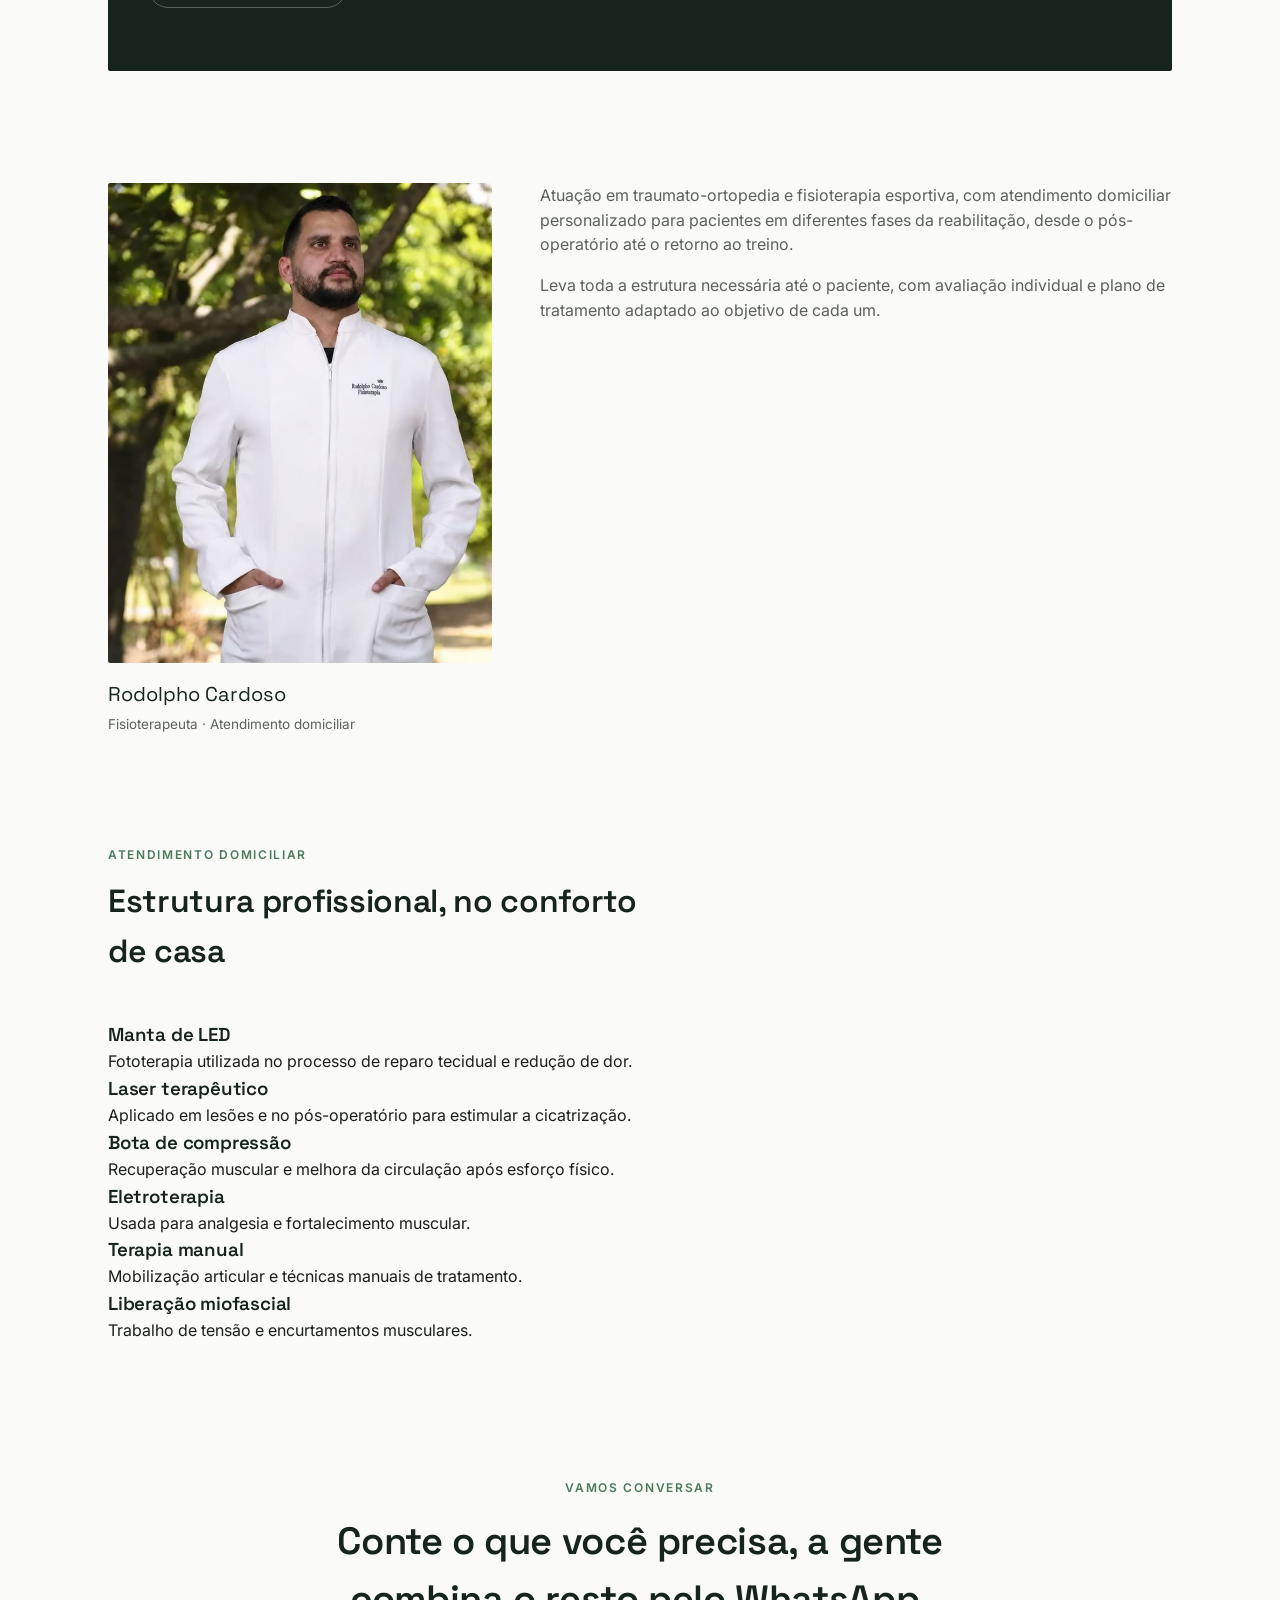
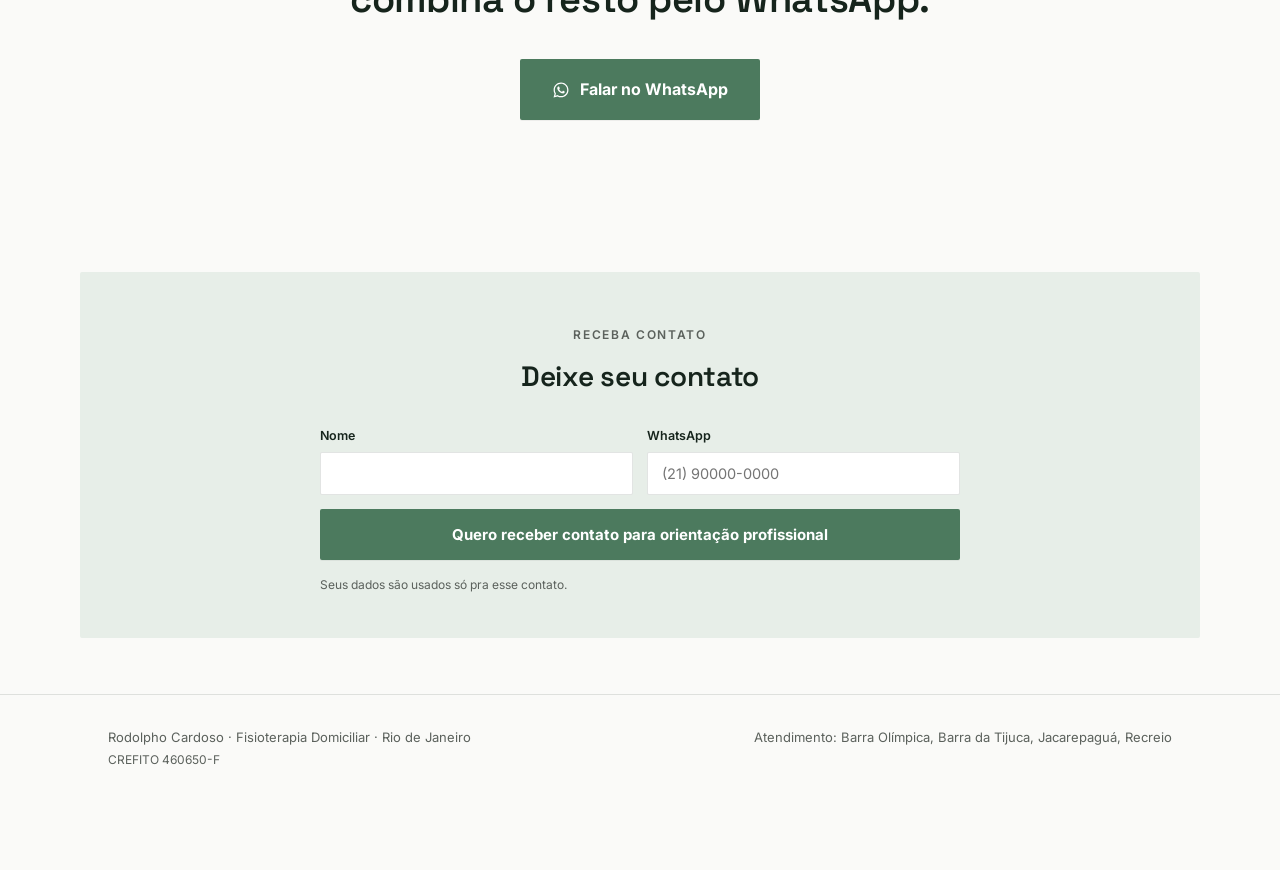
==== commit cae15b79: "Update index.html" ====
--- a/index.html
+++ b/index.html
@@ -150,6 +150,41 @@
   </div>
 </section>
 
+<section id="estrutura">
+  <div class="wrap">
+    <div class="section-head">
+      <p class="eyebrow">Atendimento domiciliar</p>
+      <h2>Estrutura profissional, no conforto de casa</h2>
+    </div>
+    <div class="equip-grid">
+      <div class="equip-item">
+        <h3>Manta de LED</h3>
+        <p>Fototerapia utilizada no processo de reparo tecidual e redução de dor.</p>
+      </div>
+      <div class="equip-item">
+        <h3>Laser terapêutico</h3>
+        <p>Aplicado em lesões e no pós-operatório para estimular a cicatrização.</p>
+      </div>
+      <div class="equip-item">
+        <h3>Bota de compressão</h3>
+        <p>Recuperação muscular e melhora da circulação após esforço físico.</p>
+      </div>
+      <div class="equip-item">
+        <h3>Eletroterapia</h3>
+        <p>Usada para analgesia e fortalecimento muscular.</p>
+      </div>
+      <div class="equip-item">
+        <h3>Terapia manual</h3>
+        <p>Mobilização articular e técnicas manuais de tratamento.</p>
+      </div>
+      <div class="equip-item">
+        <h3>Liberação miofascial</h3>
+        <p>Trabalho de tensão e encurtamentos musculares.</p>
+      </div>
+    </div>
+  </div>
+</section>
+
 <section class="final-cta">
   <div class="wrap">
     <p class="eyebrow">Vamos conversar</p>
@@ -163,11 +198,9 @@
 
 <section id="contato-form">
   <div class="wrap lead-capture">
-    <p class="eyebrow">Prefere não ligar agora?</p>
-    <h2>Deixe seus dados que o Rodolpho te chama</h2>
-    <p>Sem compromisso. É só pra ele te retornar no seu tempo, sem precisar chamar no WhatsApp agora.</p>
-    <form class="lead-form" action="https://formspree.io/f/xvkoaknw" method="POST">
-      <input type="hidden" name="_next" value="obrigado.html">
+    <p class="eyebrow">Receba contato</p>
+    <h2>Deixe seu contato</h2>
+    <form class="lead-form" id="lead-form" action="https://formspree.io/f/xvkoaknw" method="POST">
       <input type="hidden" name="_subject" value="Novo lead do site — Home">
       <div>
         <label for="nome">Nome</label>
@@ -178,20 +211,31 @@
         <input type="tel" id="whatsapp" name="WhatsApp" placeholder="(21) 90000-0000" required>
       </div>
       <div class="full">
-        <label for="motivo">O que você precisa?</label>
-        <select id="motivo" name="Motivo">
-          <option>Recuperação esportiva</option>
-          <option>Tratamento e dor</option>
-          <option>Ainda não sei</option>
-        </select>
-      </div>
-      <div class="full">
-        <button class="btn-primary" type="submit" style="width:100%;">Quero que me chamem</button>
+        <button class="btn-primary" type="submit" style="width:100%;">Quero receber contato para orientação profissional</button>
       </div>
       <span class="lead-form-note">Seus dados são usados só pra esse contato.</span>
     </form>
   </div>
 </section>
+<script>
+document.getElementById('lead-form').addEventListener('submit', function(e){
+  e.preventDefault();
+  var form = e.target;
+  fetch(form.action, {
+    method: 'POST',
+    body: new FormData(form),
+    headers: {'Accept':'application/json'}
+  }).then(function(response){
+    if (response.ok) {
+      window.location.href = 'obrigado.html';
+    } else {
+      alert('Não foi possível enviar agora. Tenta de novo ou chama no WhatsApp.');
+    }
+  }).catch(function(){
+    alert('Não foi possível enviar agora. Tenta de novo ou chama no WhatsApp.');
+  });
+});
+</script>
 
 <footer>
   <div class="wrap footer-row">
--- a/style.css
+++ b/style.css
@@ -228,6 +228,56 @@
   .athlete-grid img{height:280px;}
 }
 
+/* Lead capture */
+.lead-capture{
+  background:var(--sage-100);
+  border-radius:var(--radius);
+  padding:44px 32px;
+  text-align:center;
+}
+.lead-capture .eyebrow{display:flex;justify-content:center;}
+.lead-capture h2{margin-top:10px;font-size:clamp(22px,3vw,28px);}
+.lead-capture > p{color:var(--ink-soft);margin-top:10px;max-width:52ch;margin-left:auto;margin-right:auto;}
+.lead-form{
+  margin-top:28px;
+  display:grid;
+  grid-template-columns:1fr 1fr;
+  gap:14px;
+  max-width:640px;
+  margin-left:auto;margin-right:auto;
+  text-align:left;
+}
+.lead-form .full{grid-column:1/-1;}
+.lead-form label{
+  display:block;font-size:12.5px;font-weight:600;color:var(--forest-900);
+  margin-bottom:6px;
+}
+.lead-form input, .lead-form select{
+  width:100%;
+  padding:12px 14px;
+  border:1px solid var(--line);
+  border-radius:var(--radius);
+  font-family:'Inter',sans-serif;
+  font-size:14.5px;
+  background:#fff;
+  color:var(--ink);
+}
+.lead-form input:focus, .lead-form select:focus{
+  outline:2px solid var(--accent);
+  outline-offset:1px;
+}
+.lead-form button.btn-primary{
+  border:none;cursor:pointer;justify-content:center;
+  font-family:'Inter',sans-serif;
+}
+.lead-form-note{
+  grid-column:1/-1;
+  font-size:12px;color:var(--ink-soft);margin-top:2px;
+}
+@media (max-width:600px){
+  .lead-form{grid-template-columns:1fr;}
+}
+
 /* Final CTA */
 .final-cta{
   text-align:center;
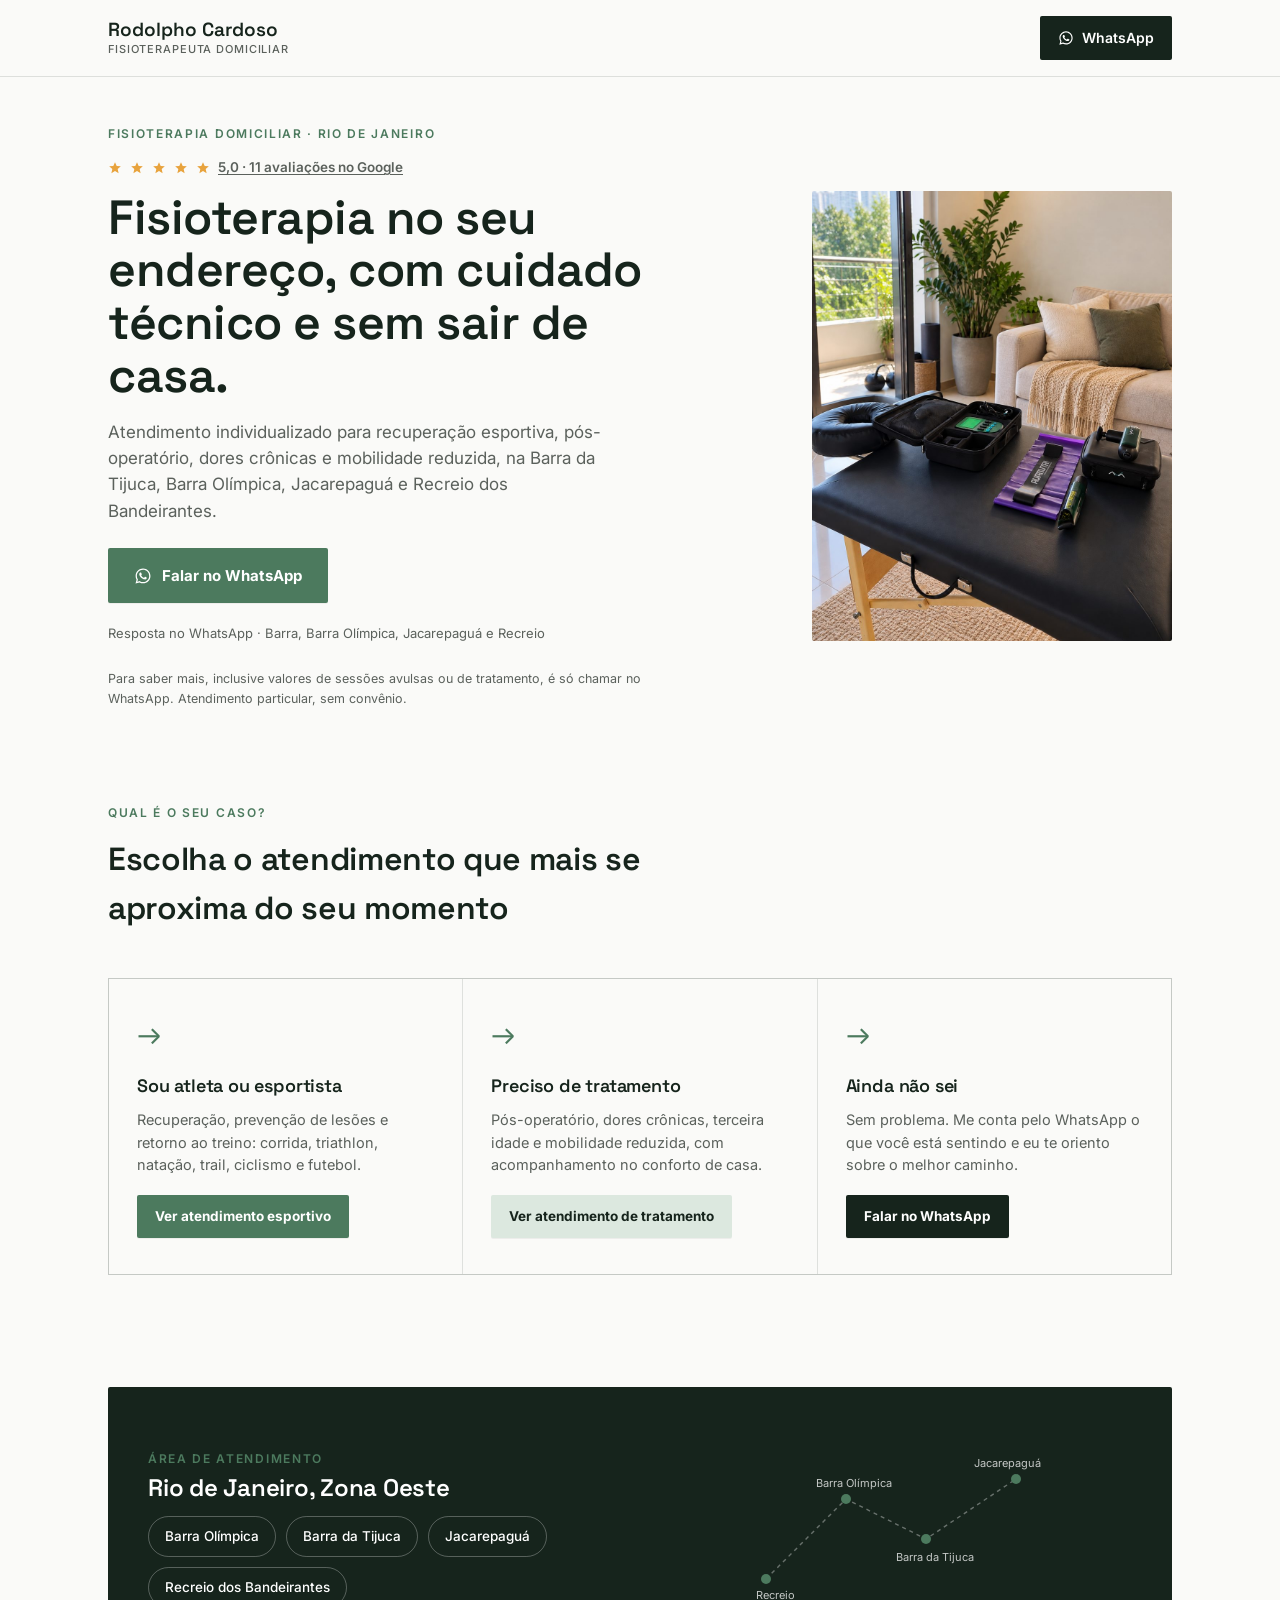
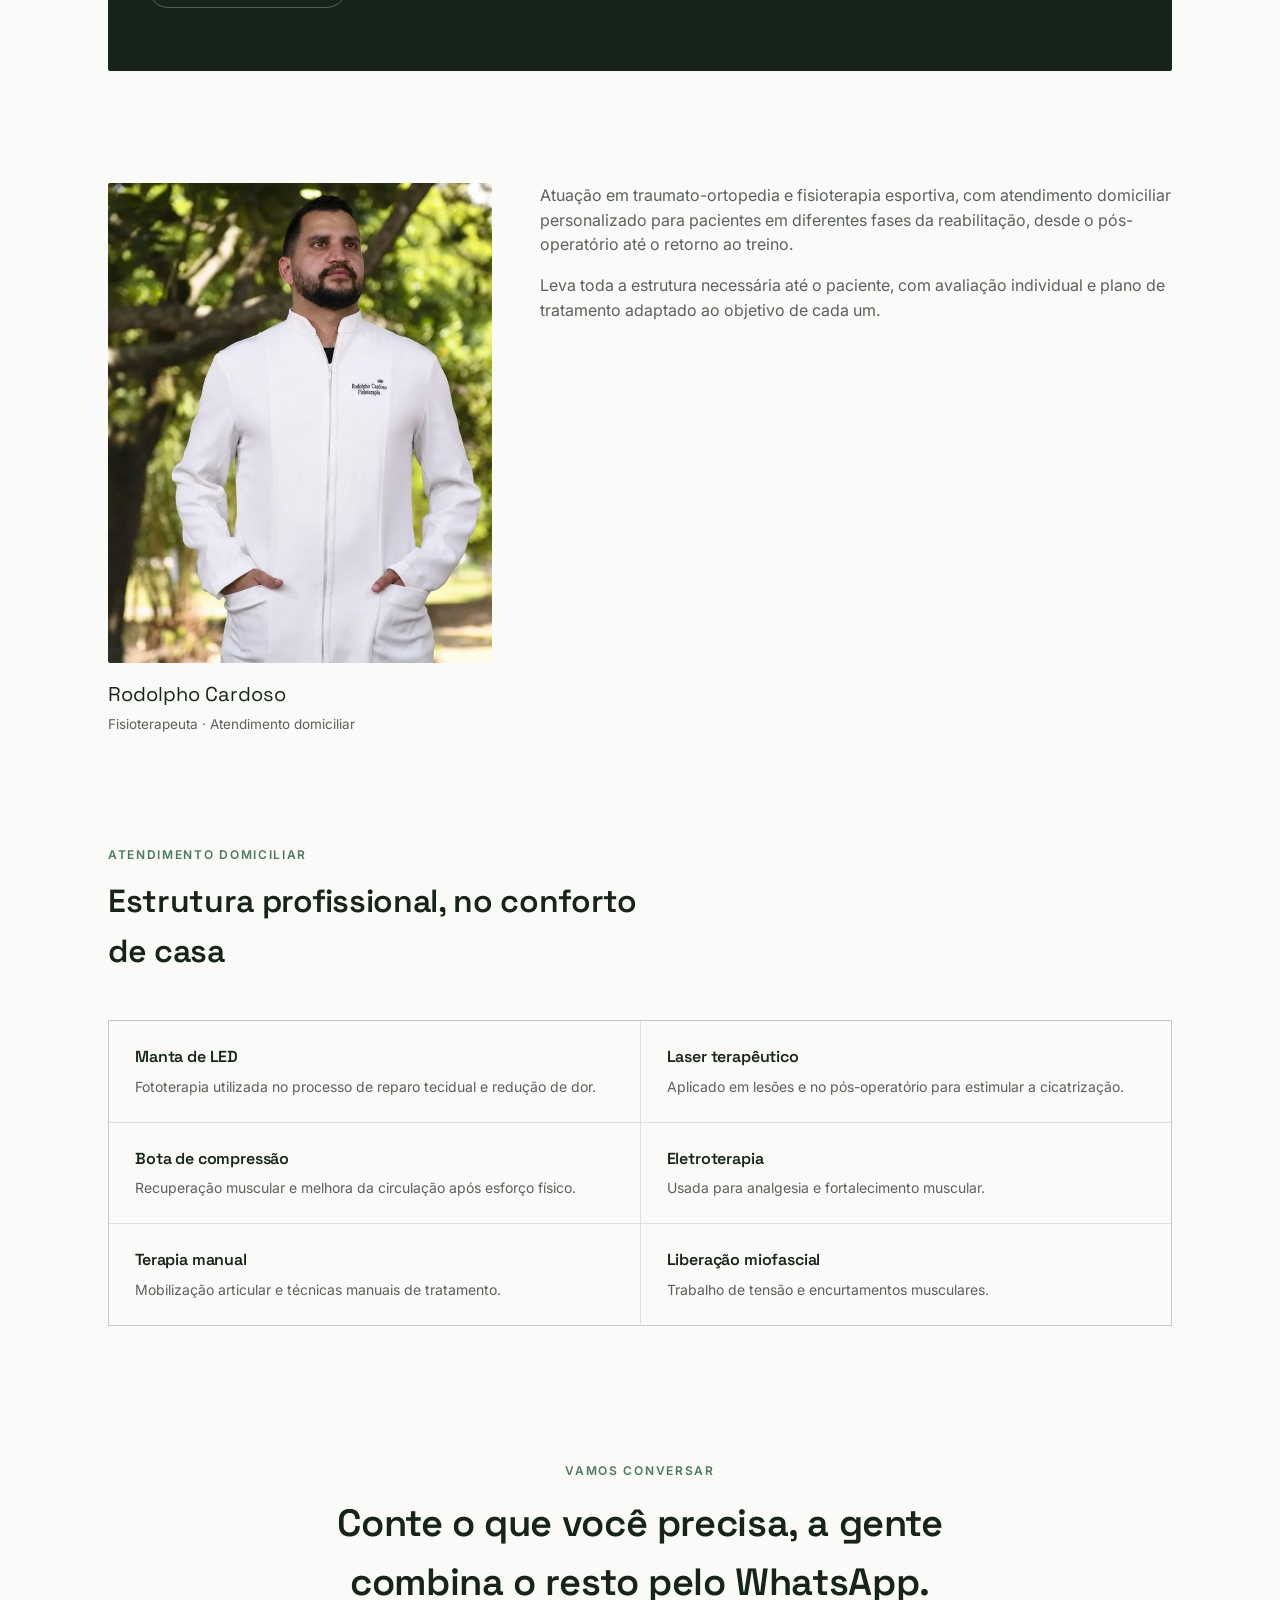
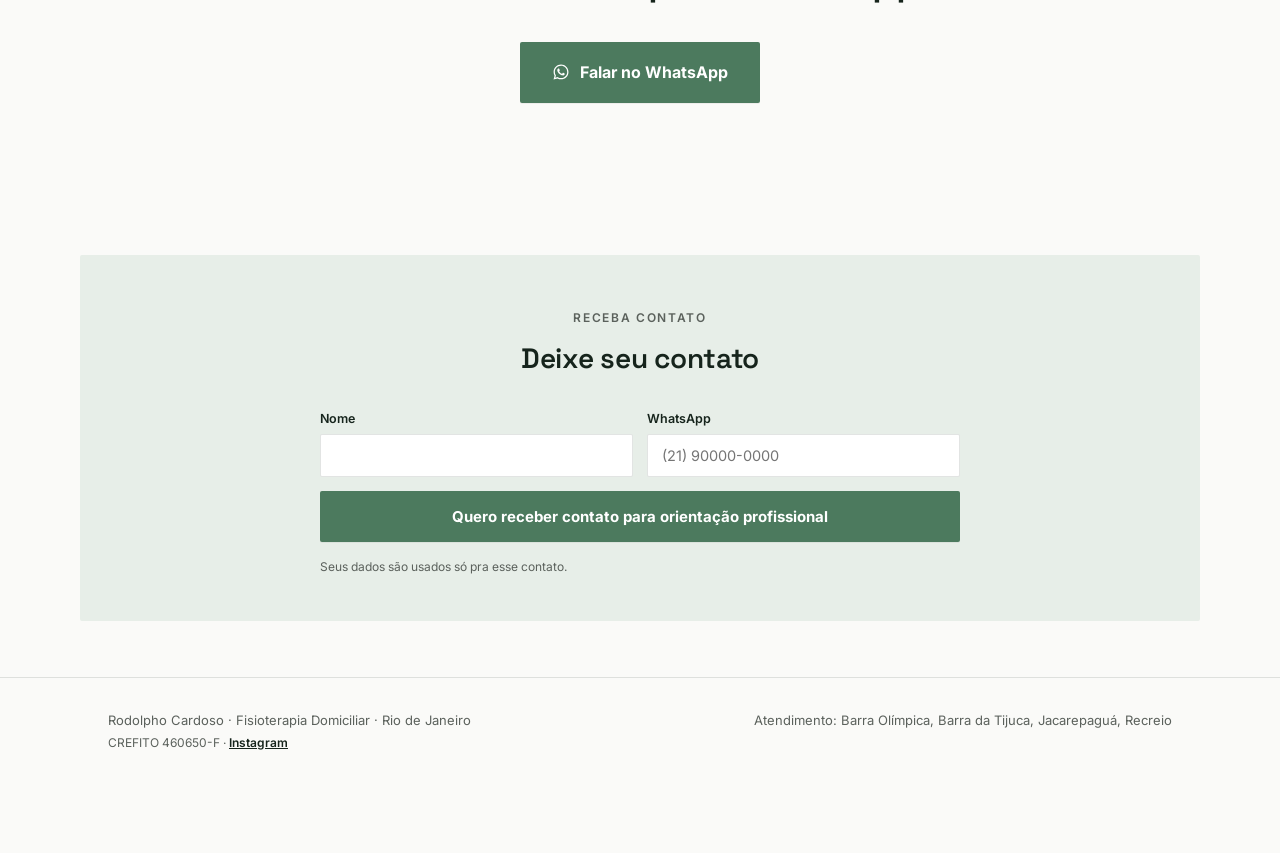
==== commit a7512763: "Update index.html" ====
--- a/index.html
+++ b/index.html
@@ -60,7 +60,7 @@
         <svg viewBox="0 0 24 24"><path d="M12 2l2.9 6.6 7.1.6-5.4 4.7 1.6 7-6.2-3.8-6.2 3.8 1.6-7-5.4-4.7 7.1-.6z"/></svg>
         <svg viewBox="0 0 24 24"><path d="M12 2l2.9 6.6 7.1.6-5.4 4.7 1.6 7-6.2-3.8-6.2 3.8 1.6-7-5.4-4.7 7.1-.6z"/></svg>
         <svg viewBox="0 0 24 24"><path d="M12 2l2.9 6.6 7.1.6-5.4 4.7 1.6 7-6.2-3.8-6.2 3.8 1.6-7-5.4-4.7 7.1-.6z"/></svg>
-        <a href="https://maps.app.goo.gl/9BTiEdinHm83BZe49" target="_blank" rel="noopener">5,0 · 8 avaliações no Google</a>
+        <a href="https://maps.app.goo.gl/9BTiEdinHm83BZe49" target="_blank" rel="noopener">5,0 · 11 avaliações no Google</a>
       </div>
       <h1>Fisioterapia no seu endereço, com cuidado técnico e sem sair de casa.</h1>
       <p class="lede">Atendimento individualizado para recuperação esportiva, pós-operatório, dores crônicas e mobilidade reduzida, na Barra da Tijuca, Barra Olímpica, Jacarepaguá e Recreio dos Bandeirantes.</p>
@@ -73,7 +73,7 @@
         <span class="hero-note pricing-note">Para saber mais, inclusive valores de sessões avulsas ou de tratamento, é só chamar no WhatsApp. Atendimento particular, sem convênio.</span>
       </div>
     </div>
-    <img class="hero-photo" src="assets/rodolpho-jaleco.jpg" alt="Rodolpho Cardoso, fisioterapeuta" loading="eager" decoding="async">
+    <img class="hero-photo" src="assets/atendimento-domiciliar-sala.jpg" alt="Estrutura completa de atendimento levada por Rodolpho Cardoso até o paciente" loading="eager" decoding="async">
   </div>
 </section>
 
@@ -242,7 +242,7 @@
     <span>Rodolpho Cardoso · Fisioterapia Domiciliar · Rio de Janeiro</span>
     <span>Atendimento: Barra Olímpica, Barra da Tijuca, Jacarepaguá, Recreio</span>
   </div>
-  <div class="wrap footer-crefito">CREFITO 460650-F</div>
+  <div class="wrap footer-crefito">CREFITO 460650-F · <a href="https://www.instagram.com/rodolpho.fisio/" target="_blank" rel="noopener" style="color:var(--forest-900);text-decoration:underline;font-weight:600;">Instagram</a></div>
 </footer>
 
 <div class="sticky-cta">
--- a/style.css
+++ b/style.css
@@ -215,6 +215,22 @@
 .about-copy p{color:var(--ink-soft);font-size:16px;margin-bottom:16px;}
 .about-copy p:last-child{margin-bottom:0;}
 
+/* Equipment / structure */
+.equip-grid{
+  display:grid;grid-template-columns:1fr 1fr;gap:1px;
+  background:var(--line);
+  border:1px solid var(--line);
+}
+.equip-item{
+  background:var(--bg);
+  padding:24px 26px;
+}
+.equip-item h3{font-size:16px;margin-bottom:6px;}
+.equip-item p{color:var(--ink-soft);font-size:14px;}
+@media (max-width:860px){
+  .equip-grid{grid-template-columns:1fr;}
+}
+
 /* Athlete section */
 .athlete-copy{max-width:62ch;margin-bottom:32px;}
 .athlete-copy p{color:var(--ink-soft);font-size:16px;}
